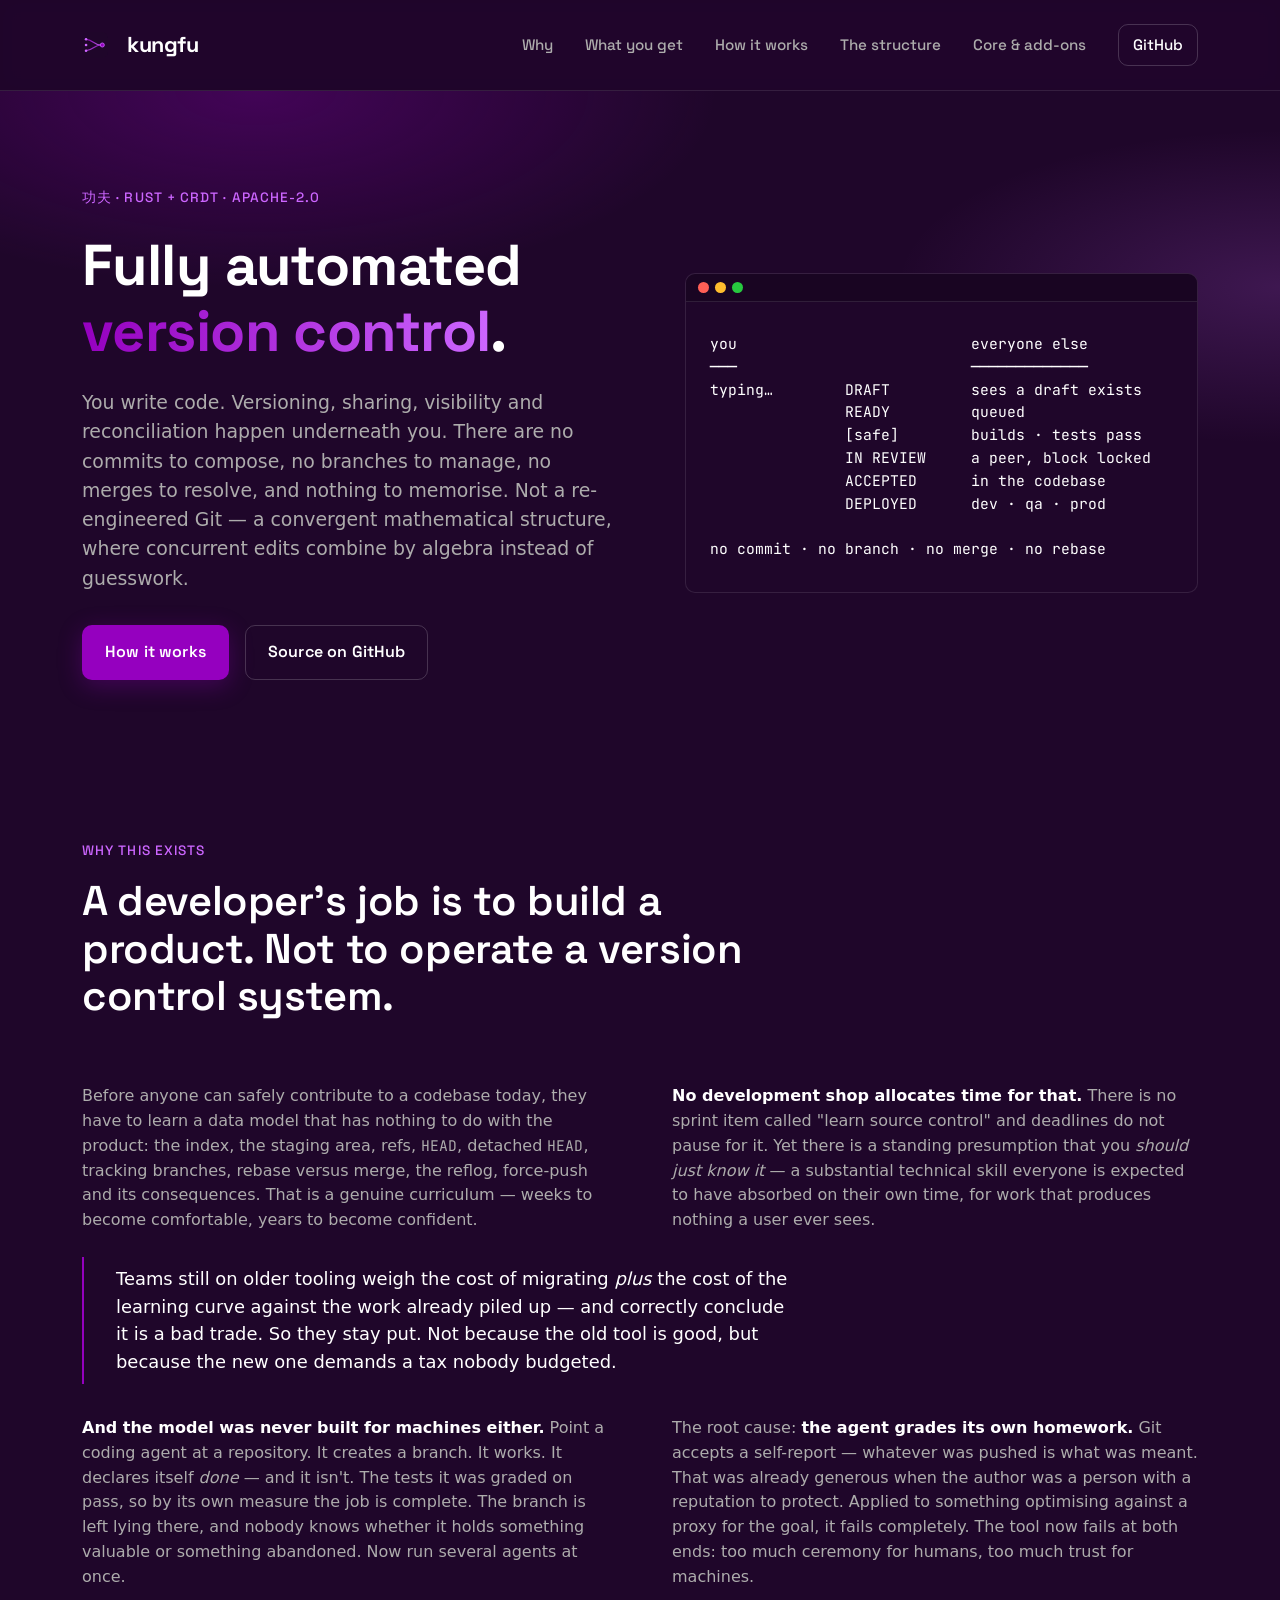
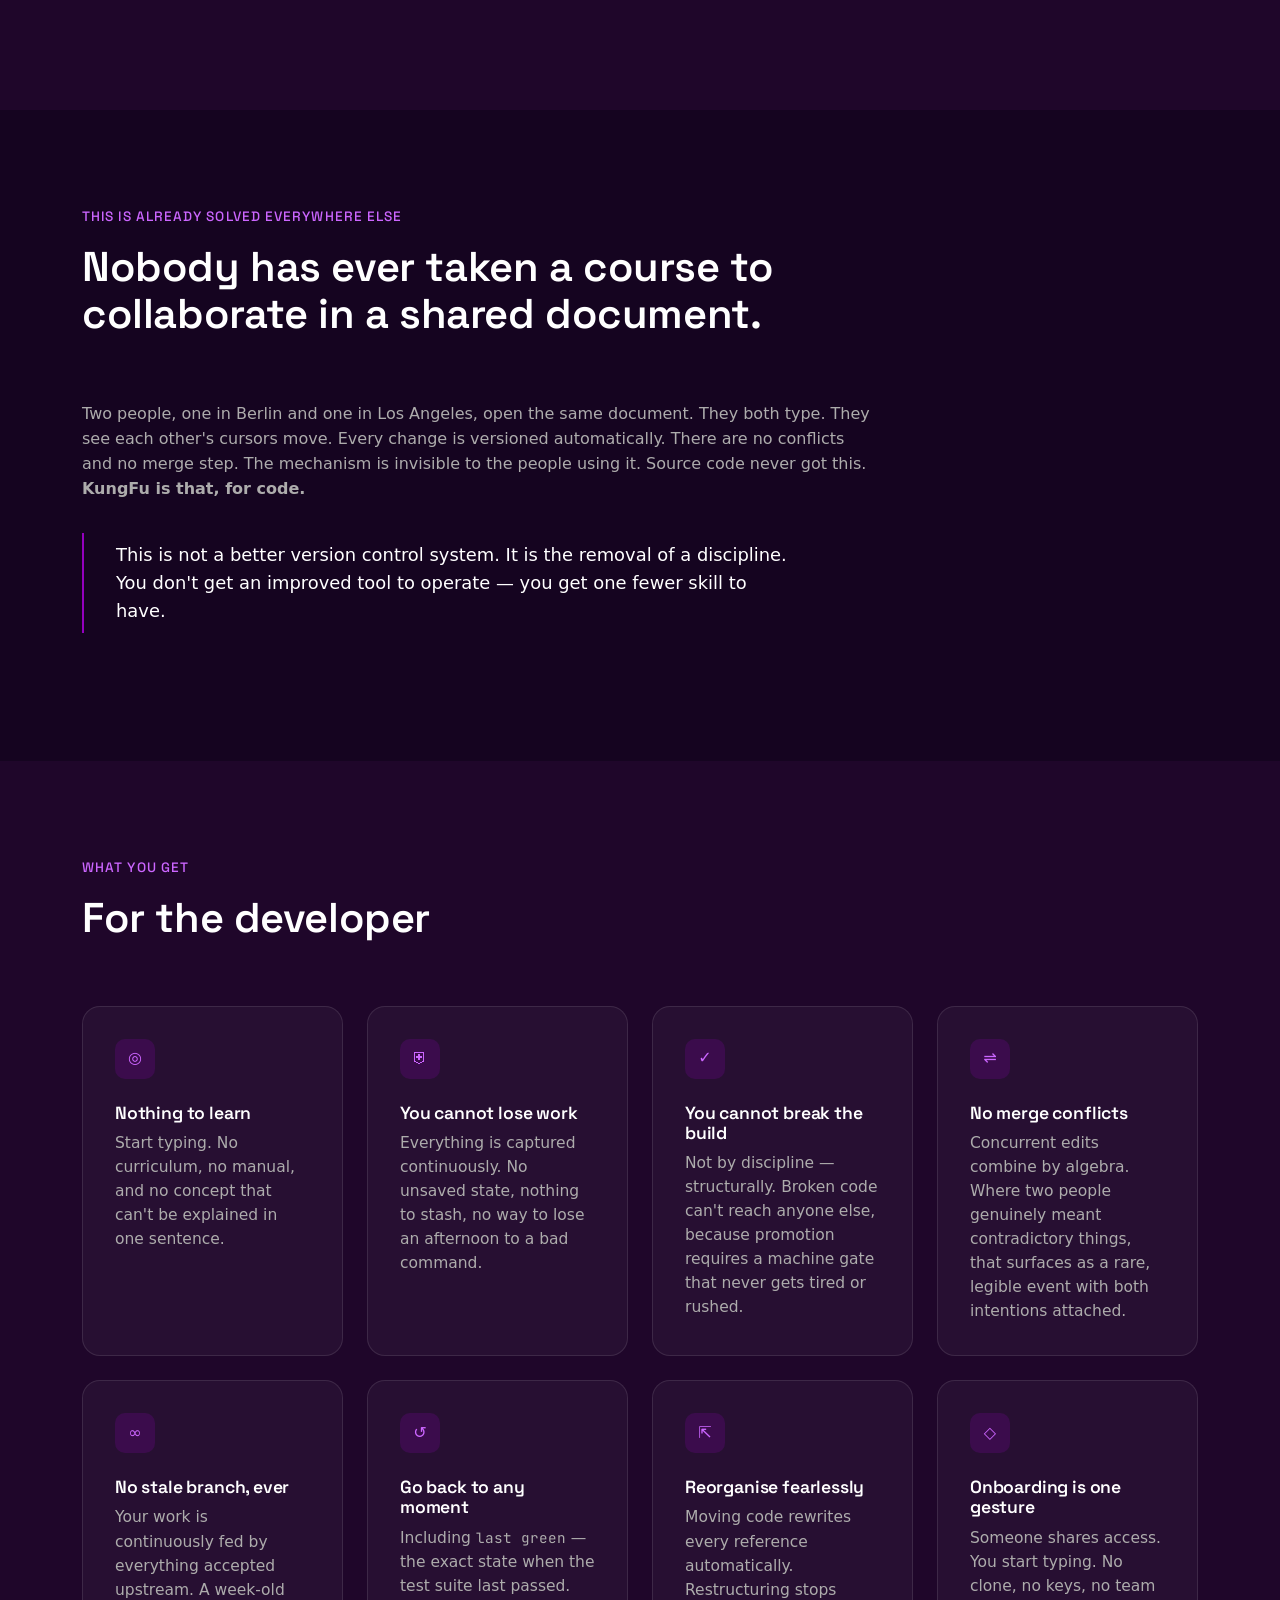
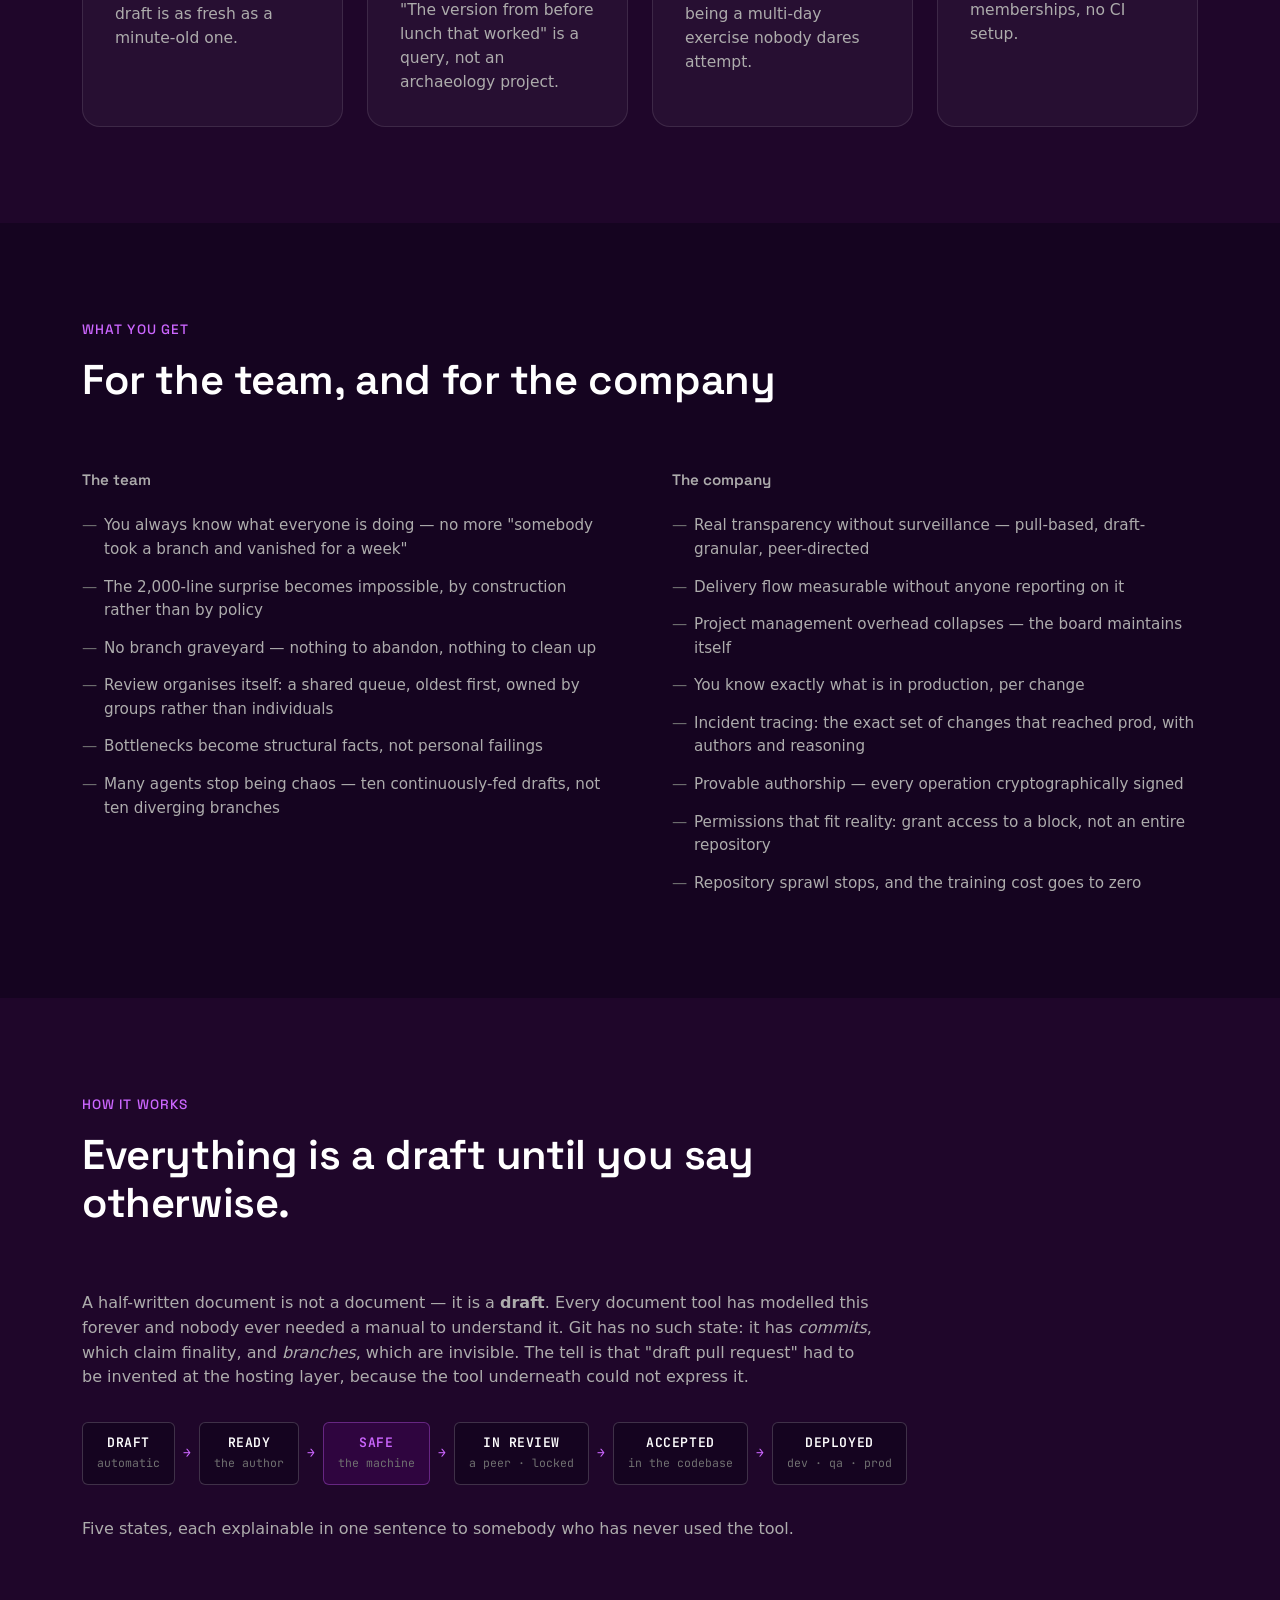
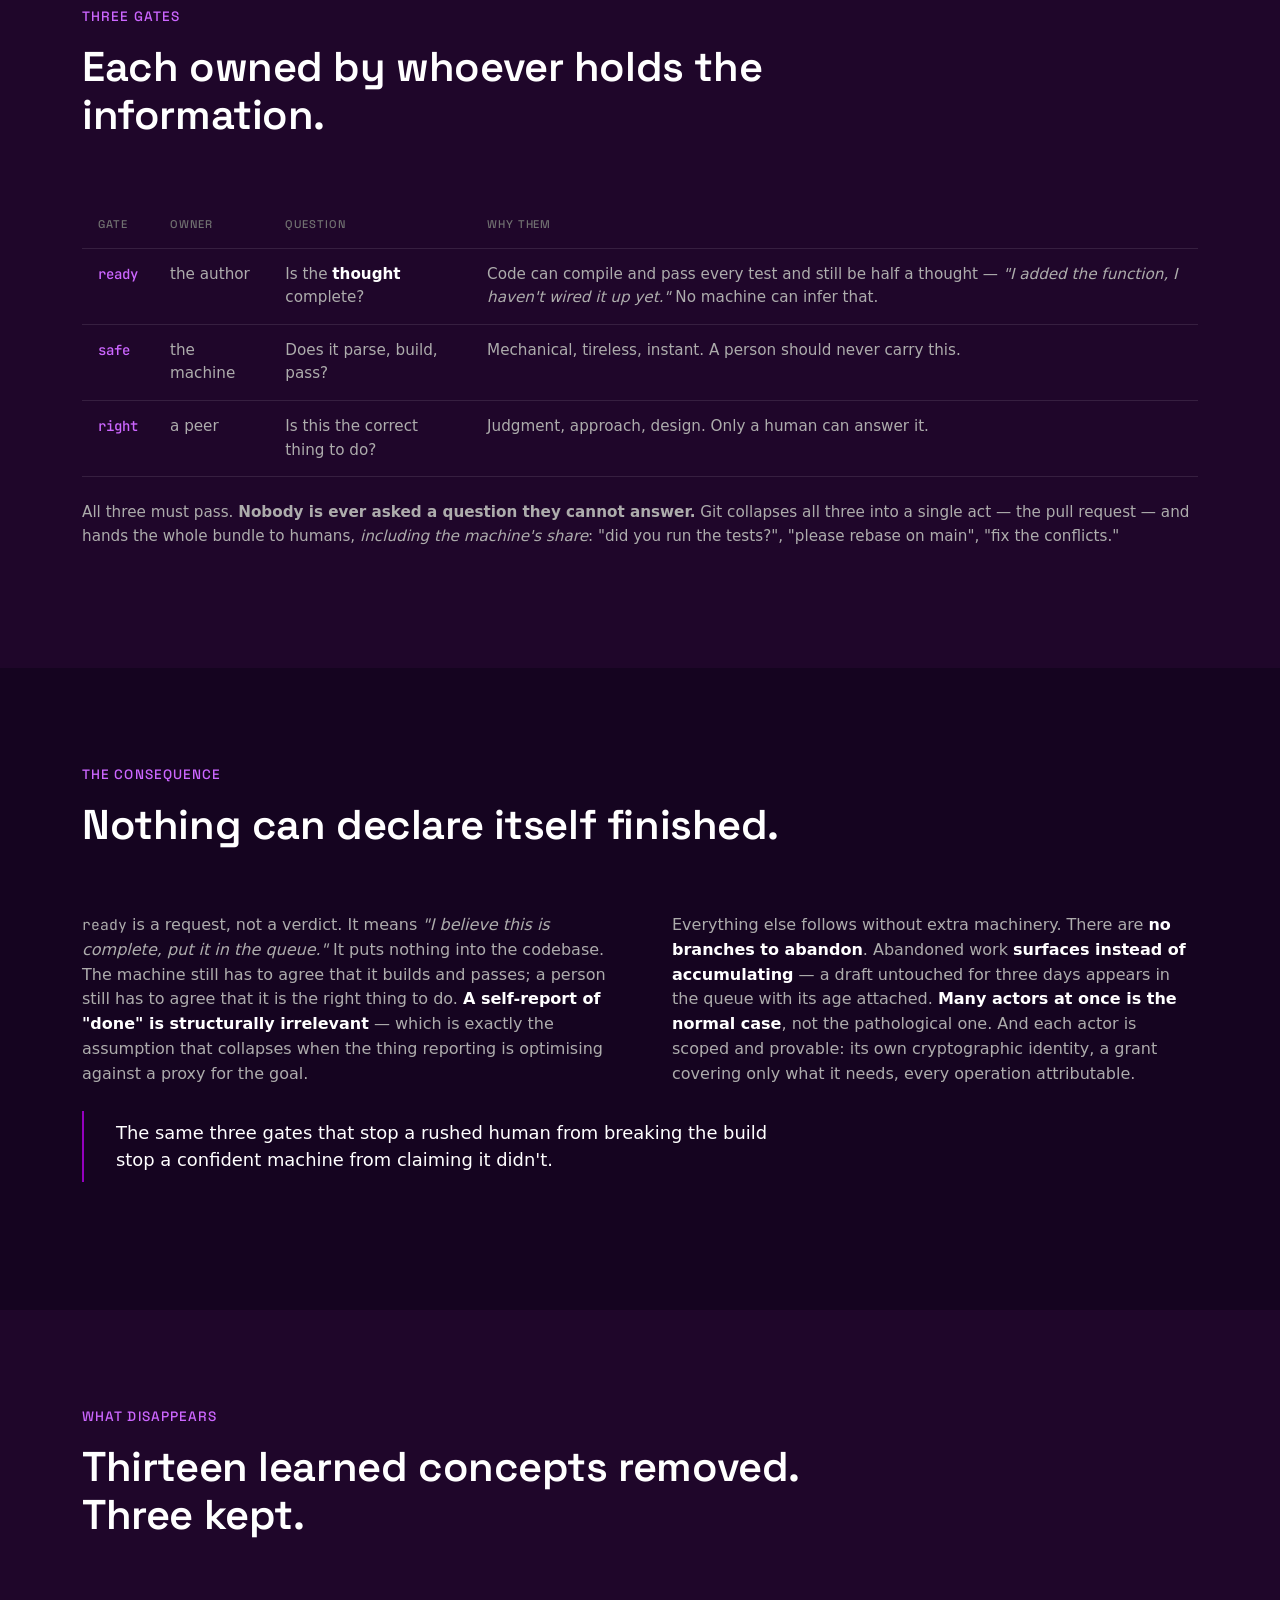
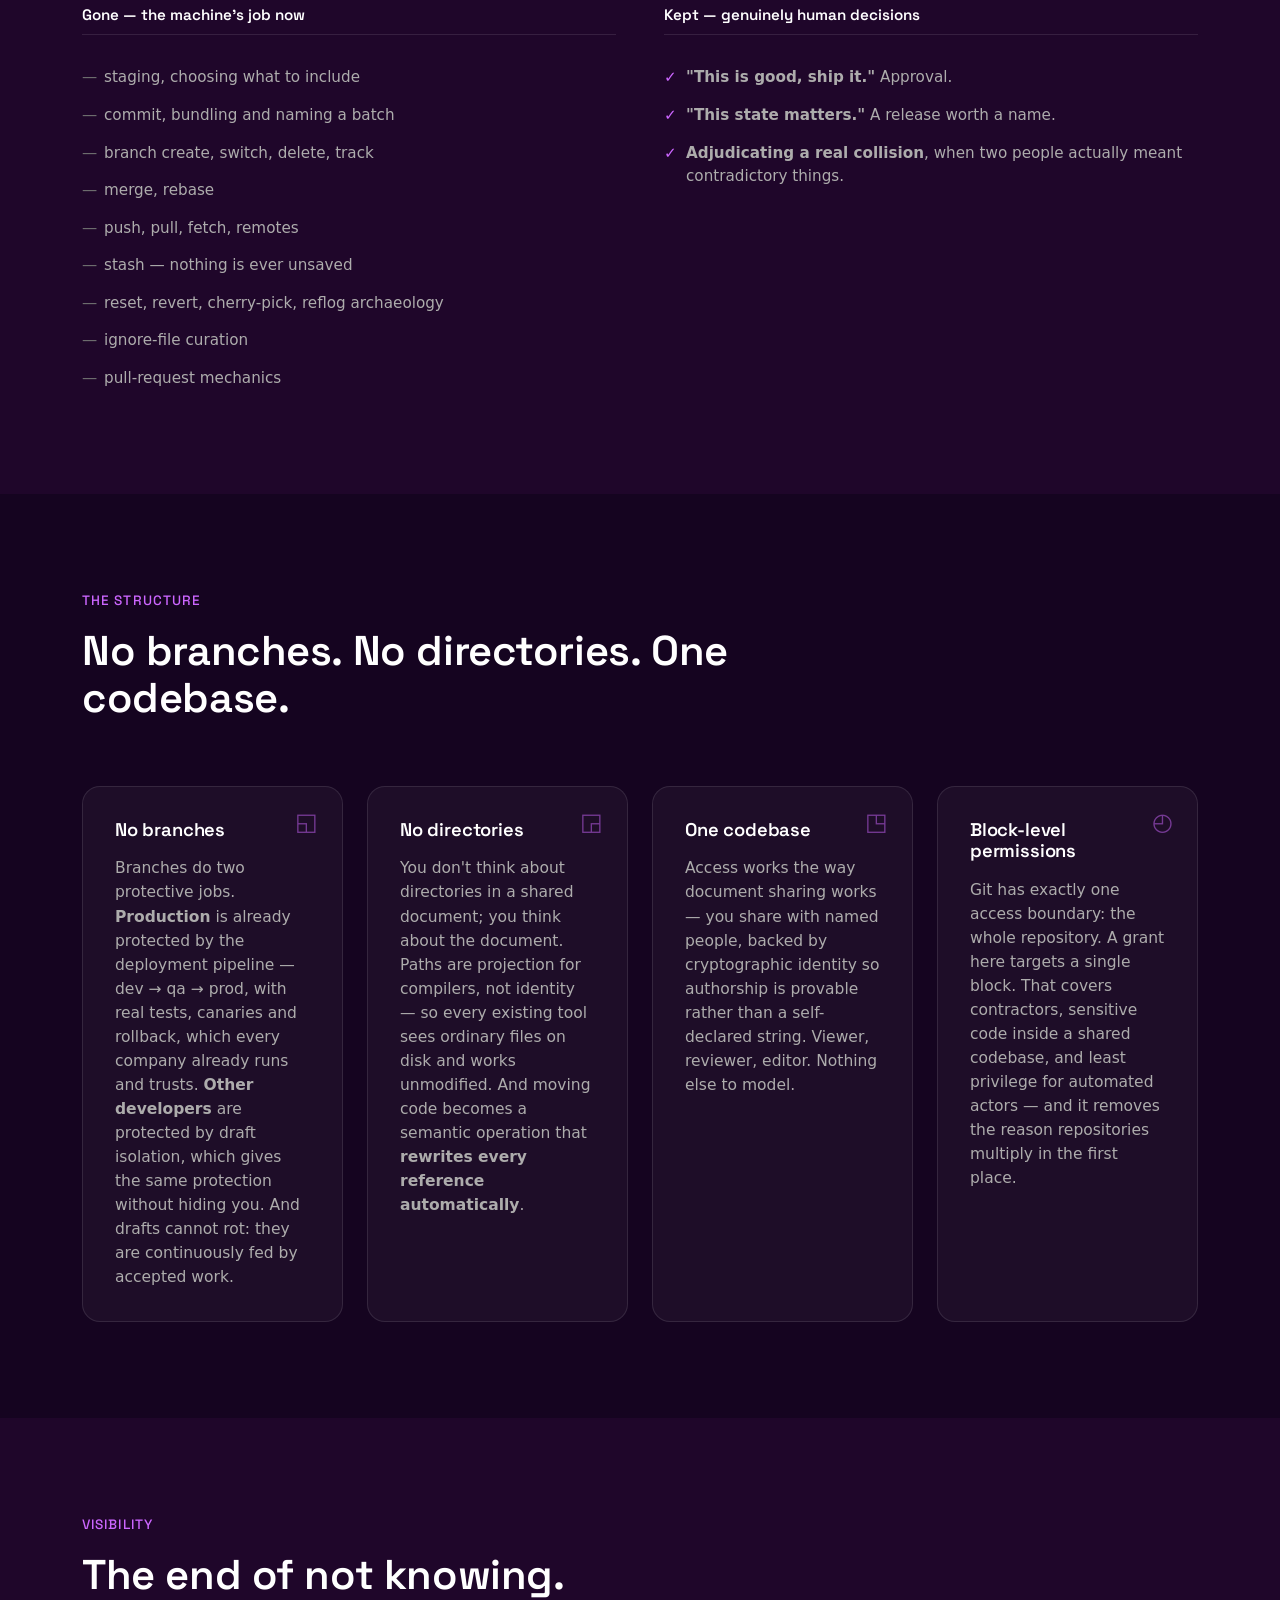
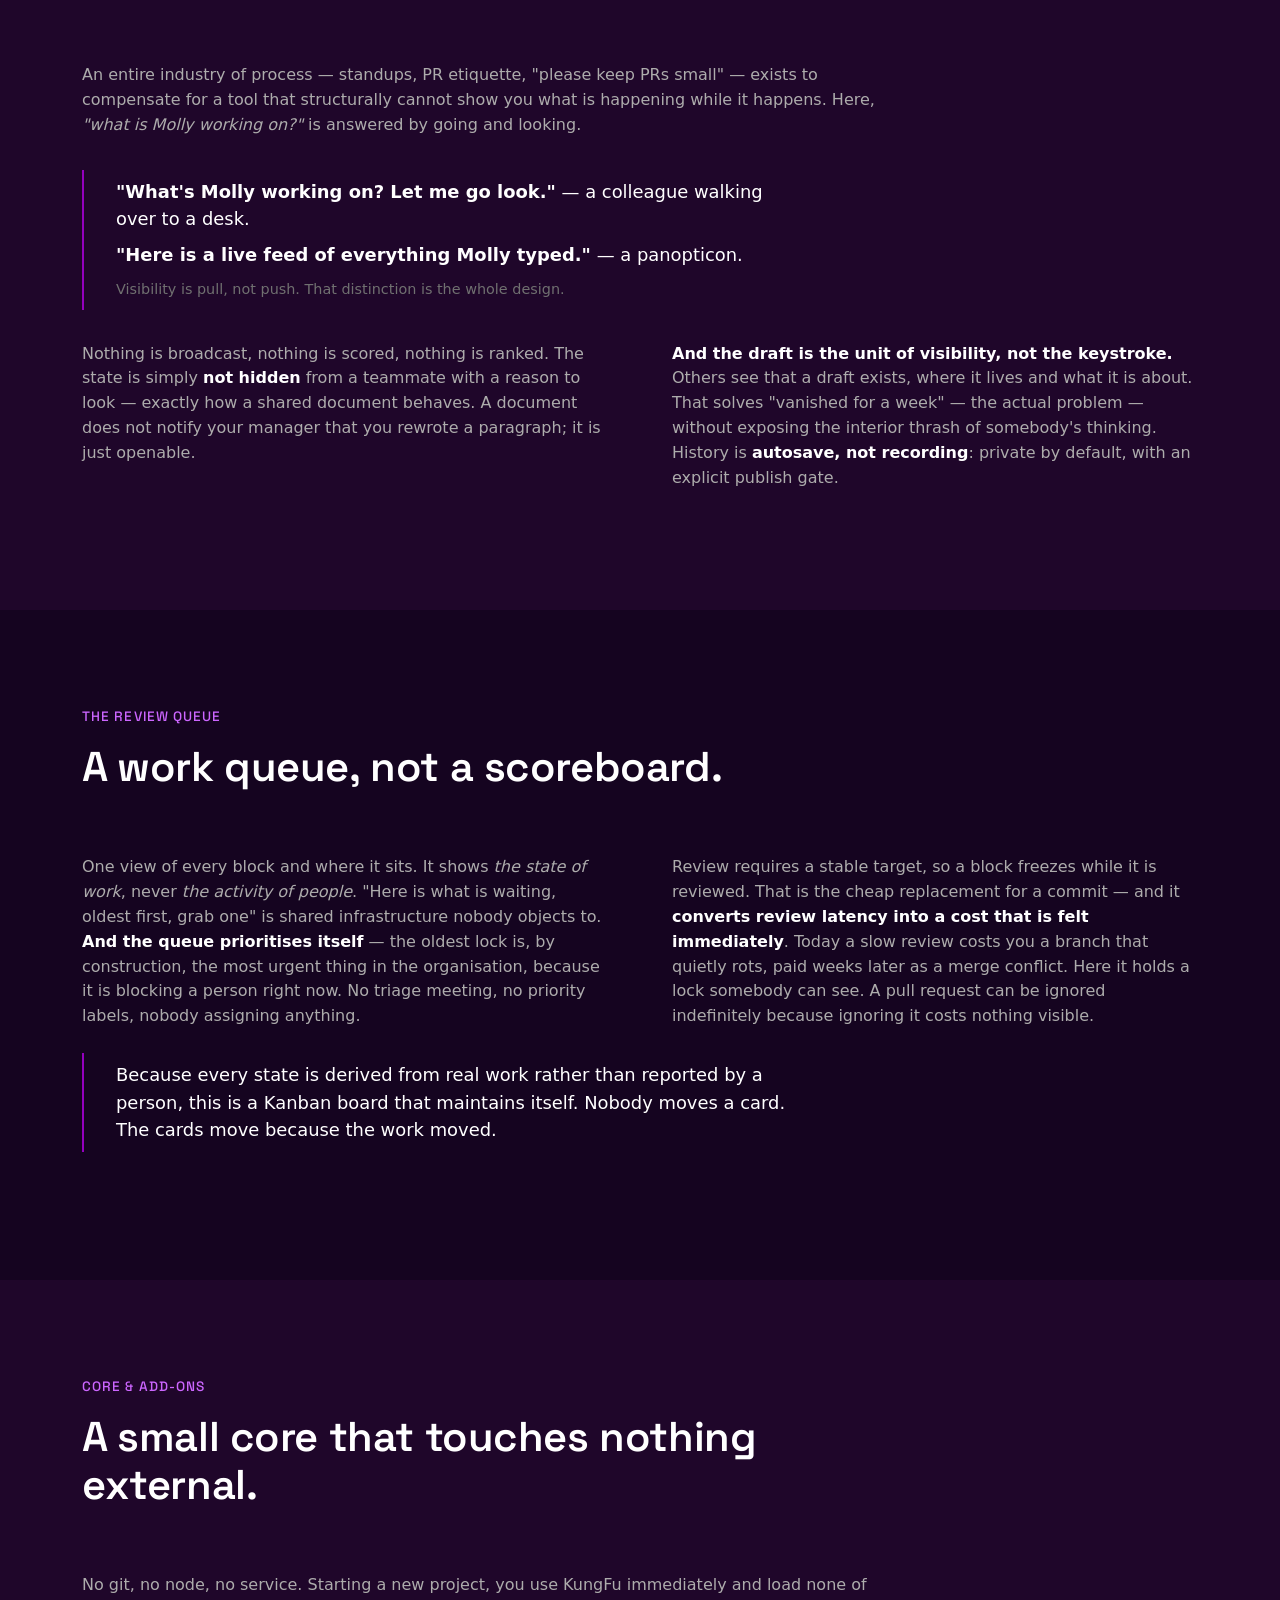
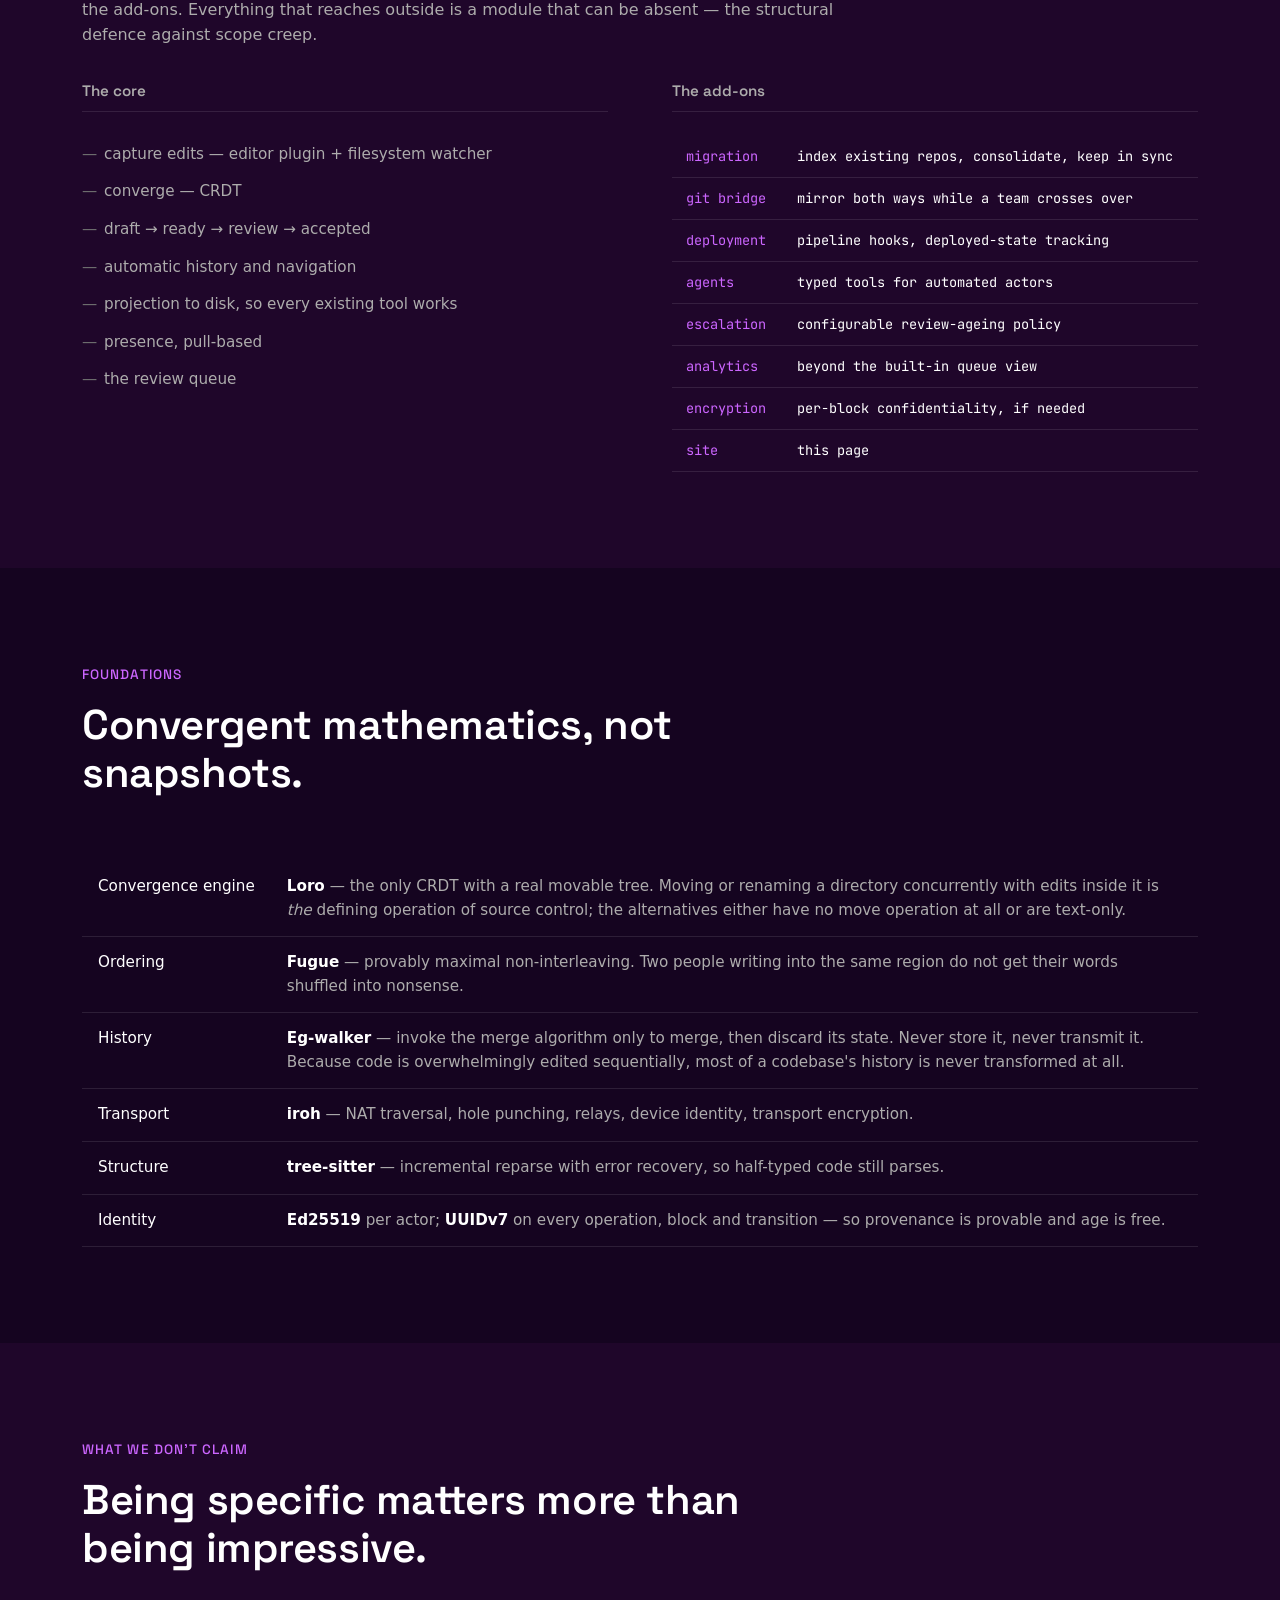
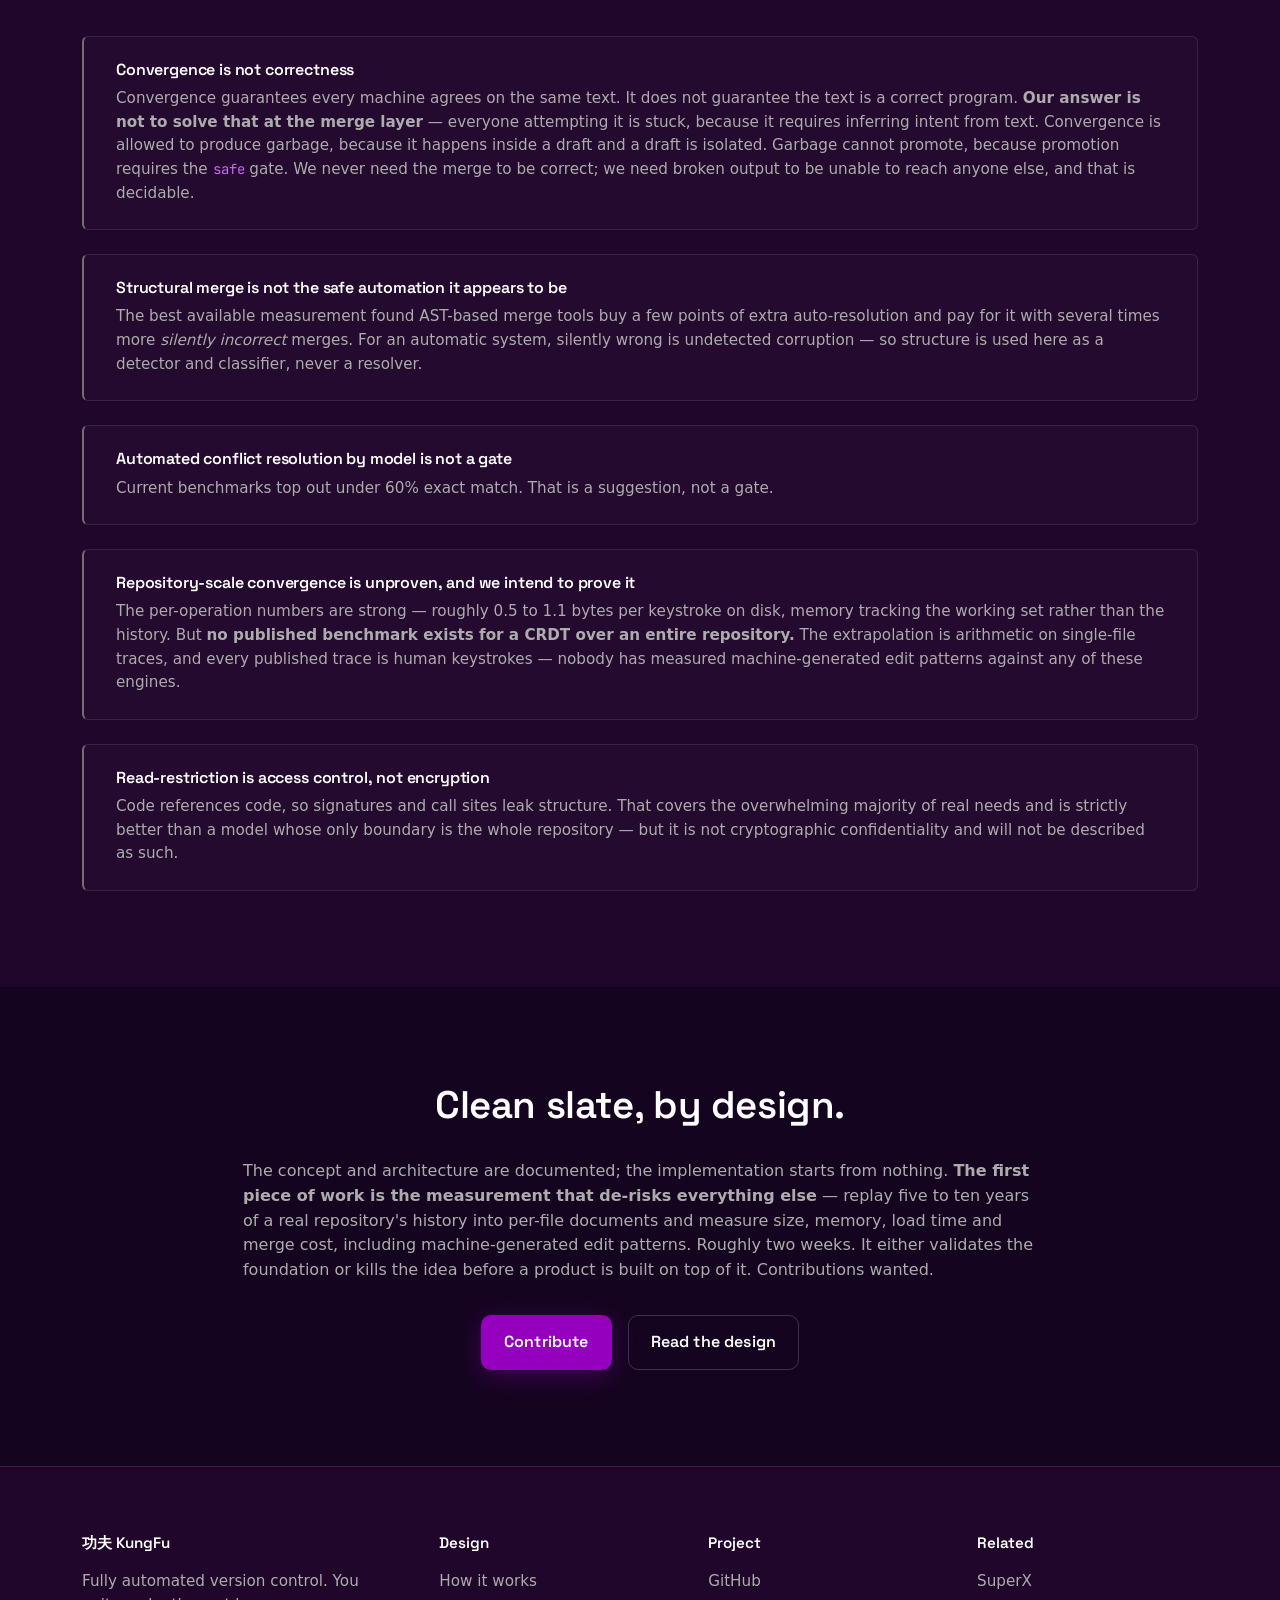
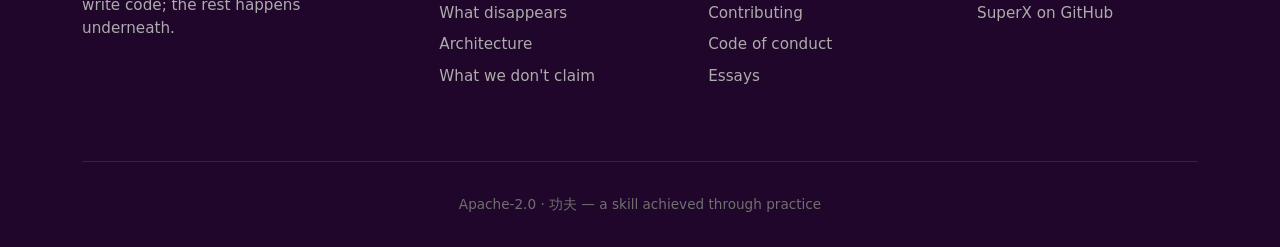
==== site/index.html @ 150ec072 "feat(site): add the project page as a module Static HTML and CSS in site/ — no build step, no depend" ====
<!doctype html>
<html lang="en">
  <head>
    <meta charset="utf-8" />
    <meta name="viewport" content="width=device-width, initial-scale=1" />
    <title>KungFu — fully automated version control</title>
    <meta name="description" content="You write code. Versioning, sharing, visibility and reconciliation happen underneath you. No commits to compose, no branches to manage, no merges to resolve, and nothing to memorise. A convergent mathematical structure, not snapshots." />
    <link rel="icon" type="image/svg+xml" href="logo.svg" />
    <link rel="preconnect" href="https://fonts.googleapis.com" />
    <link rel="preconnect" href="https://fonts.gstatic.com" crossorigin />
    <link href="https://fonts.googleapis.com/css2?family=Space+Grotesk:wght@400;500;600;700&family=JetBrains+Mono:wght@400;500;600&display=swap" rel="stylesheet" />
    <link rel="stylesheet" href="style.css" />
  </head>
  <body>
    <header class="site-header">
      <div class="container header__inner">
        <a class="wordmark" href="#top"><img src="logo.svg" alt="" width="26" height="26" style="border-radius:6px;vertical-align:middle;margin-right:9px" /><span class="wordmark__text">kungfu</span></a>
        <nav class="site-nav">
          <a href="#why">Why</a>
          <a href="#benefits">What you get</a>
          <a href="#how">How it works</a>
          <a href="#structure">The structure</a>
          <a href="#core">Core &amp; add-ons</a>
          <a class="ghost" href="https://github.com/k8nstantin/kungfu">GitHub</a>
        </nav>
      </div>
    </header>

    <section class="hero" id="top">
      <div class="container hero__grid">
        <div class="hero__content">
          <p class="eyebrow">功夫 · Rust + CRDT · Apache-2.0</p>
          <h1 class="hero__title">Fully automated <span class="grad">version control</span>.</h1>
          <p class="hero__subtitle">
            You write code. Versioning, sharing, visibility and
            reconciliation happen underneath you. There are no commits to
            compose, no branches to manage, no merges to resolve, and
            nothing to memorise. Not a re-engineered Git — a convergent
            mathematical structure, where concurrent edits combine by
            algebra instead of guesswork.
          </p>
          <div class="button-group">
            <a class="btn btn-primary" href="#how">How it works</a>
            <a class="btn btn-secondary" href="https://github.com/k8nstantin/kungfu">Source on GitHub</a>
          </div>
        </div>
        <div class="hero__terminal">
          <div class="terminal">
            <div class="terminal__chrome">
              <span class="dot dot--r"></span><span class="dot dot--y"></span><span class="dot dot--g"></span>
            </div>
            <div class="terminal__body"><pre>you                          everyone else
───                          ─────────────
typing…        DRAFT         sees a draft exists
               READY         queued
               [safe]        builds · tests pass
               IN REVIEW     a peer, block locked
               ACCEPTED      in the codebase
               DEPLOYED      dev · qa · prod

no commit · no branch · no merge · no rebase</pre></div>
          </div>
        </div>
      </div>
    </section>

    <section class="block" id="why">
      <div class="container">
        <div class="block__head">
          <p class="kicker">Why this exists</p>
          <h2>A developer's job is to build a product. Not to operate a version control system.</h2>
        </div>
        <div class="two-col">
          <p>
            Before anyone can safely contribute to a codebase today, they
            have to learn a data model that has nothing to do with the
            product: the index, the staging area, refs, <code>HEAD</code>,
            detached <code>HEAD</code>, tracking branches, rebase versus
            merge, the reflog, force-push and its consequences. That is a
            genuine curriculum — weeks to become comfortable, years to
            become confident.
          </p>
          <p>
            <strong>No development shop allocates time for that.</strong>
            There is no sprint item called "learn source control" and
            deadlines do not pause for it. Yet there is a standing
            presumption that you <em>should just know it</em> — a
            substantial technical skill everyone is expected to have
            absorbed on their own time, for work that produces nothing a
            user ever sees.
          </p>
        </div>
        <div class="quote">
          <p>Teams still on older tooling weigh the cost of migrating <em>plus</em> the cost of the learning curve against the work already piled up — and correctly conclude it is a bad trade. So they stay put. Not because the old tool is good, but because the new one demands a tax nobody budgeted.</p>
        </div>
        <div class="two-col">
          <p>
            <strong>And the model was never built for machines either.</strong>
            Point a coding agent at a repository. It creates a branch. It
            works. It declares itself <em>done</em> — and it isn't. The
            tests it was graded on pass, so by its own measure the job is
            complete. The branch is left lying there, and nobody knows
            whether it holds something valuable or something abandoned.
            Now run several agents at once.
          </p>
          <p>
            The root cause: <strong>the agent grades its own homework.</strong>
            Git accepts a self-report — whatever was pushed is what was
            meant. That was already generous when the author was a person
            with a reputation to protect. Applied to something optimising
            against a proxy for the goal, it fails completely. The tool now
            fails at both ends: too much ceremony for humans, too much
            trust for machines.
          </p>
        </div>
      </div>
    </section>

    <section class="block alt">
      <div class="container">
        <div class="block__head">
          <p class="kicker">This is already solved everywhere else</p>
          <h2>Nobody has ever taken a course to collaborate in a shared document.</h2>
        </div>
        <p class="shot__lead">
          Two people, one in Berlin and one in Los Angeles, open the same
          document. They both type. They see each other's cursors move.
          Every change is versioned automatically. There are no conflicts
          and no merge step. The mechanism is invisible to the people using
          it. Source code never got this. <strong>KungFu is that, for
          code.</strong>
        </p>
        <div class="quote">
          <p>This is not a better version control system. It is the removal of a discipline. You don't get an improved tool to operate — you get one fewer skill to have.</p>
        </div>
      </div>
    </section>

    <section class="block" id="benefits">
      <div class="container">
        <div class="block__head">
          <p class="kicker">What you get</p>
          <h2>For the developer</h2>
        </div>
        <div class="features-grid">
          <div class="feature">
            <div class="feature__icon">◎</div>
            <h3>Nothing to learn</h3>
            <p>Start typing. No curriculum, no manual, and no concept that can't be explained in one sentence.</p>
          </div>
          <div class="feature">
            <div class="feature__icon">⛨</div>
            <h3>You cannot lose work</h3>
            <p>Everything is captured continuously. No unsaved state, nothing to stash, no way to lose an afternoon to a bad command.</p>
          </div>
          <div class="feature">
            <div class="feature__icon">✓</div>
            <h3>You cannot break the build</h3>
            <p>Not by discipline — structurally. Broken code can't reach anyone else, because promotion requires a machine gate that never gets tired or rushed.</p>
          </div>
          <div class="feature">
            <div class="feature__icon">⇌</div>
            <h3>No merge conflicts</h3>
            <p>Concurrent edits combine by algebra. Where two people genuinely meant contradictory things, that surfaces as a rare, legible event with both intentions attached.</p>
          </div>
          <div class="feature">
            <div class="feature__icon">∞</div>
            <h3>No stale branch, ever</h3>
            <p>Your work is continuously fed by everything accepted upstream. A week-old draft is as fresh as a minute-old one.</p>
          </div>
          <div class="feature">
            <div class="feature__icon">↺</div>
            <h3>Go back to any moment</h3>
            <p>Including <code>last green</code> — the exact state when the test suite last passed. "The version from before lunch that worked" is a query, not an archaeology project.</p>
          </div>
          <div class="feature">
            <div class="feature__icon">⇱</div>
            <h3>Reorganise fearlessly</h3>
            <p>Moving code rewrites every reference automatically. Restructuring stops being a multi-day exercise nobody dares attempt.</p>
          </div>
          <div class="feature">
            <div class="feature__icon">◇</div>
            <h3>Onboarding is one gesture</h3>
            <p>Someone shares access. You start typing. No clone, no keys, no team memberships, no CI setup.</p>
          </div>
        </div>
      </div>
    </section>

    <section class="block alt">
      <div class="container">
        <div class="block__head">
          <p class="kicker">What you get</p>
          <h2>For the team, and for the company</h2>
        </div>
        <div class="two-col">
          <div>
            <p class="footer__head">The team</p>
            <div class="ledger">
              <ul>
                <li>You always know what everyone is doing — no more "somebody took a branch and vanished for a week"</li>
                <li>The 2,000-line surprise becomes impossible, by construction rather than by policy</li>
                <li>No branch graveyard — nothing to abandon, nothing to clean up</li>
                <li>Review organises itself: a shared queue, oldest first, owned by groups rather than individuals</li>
                <li>Bottlenecks become structural facts, not personal failings</li>
                <li>Many agents stop being chaos — ten continuously-fed drafts, not ten diverging branches</li>
              </ul>
            </div>
          </div>
          <div>
            <p class="footer__head">The company</p>
            <div class="ledger">
              <ul>
                <li>Real transparency without surveillance — pull-based, draft-granular, peer-directed</li>
                <li>Delivery flow measurable without anyone reporting on it</li>
                <li>Project management overhead collapses — the board maintains itself</li>
                <li>You know exactly what is in production, per change</li>
                <li>Incident tracing: the exact set of changes that reached prod, with authors and reasoning</li>
                <li>Provable authorship — every operation cryptographically signed</li>
                <li>Permissions that fit reality: grant access to a block, not an entire repository</li>
                <li>Repository sprawl stops, and the training cost goes to zero</li>
              </ul>
            </div>
          </div>
        </div>
      </div>
    </section>

    <section class="block" id="how">
      <div class="container">
        <div class="block__head">
          <p class="kicker">How it works</p>
          <h2>Everything is a draft until you say otherwise.</h2>
        </div>
        <p class="shot__lead">
          A half-written document is not a document — it is a
          <strong>draft</strong>. Every document tool has modelled this
          forever and nobody ever needed a manual to understand it. Git has
          no such state: it has <em>commits</em>, which claim finality, and
          <em>branches</em>, which are invisible. The tell is that "draft
          pull request" had to be invented at the hosting layer, because the
          tool underneath could not express it.
        </p>
        <div class="flow">
          <div class="flow__state"><b>DRAFT</b><span>automatic</span></div>
          <span class="flow__arrow">→</span>
          <div class="flow__state"><b>READY</b><span>the author</span></div>
          <span class="flow__arrow">→</span>
          <div class="flow__state flow__state--gate"><b>SAFE</b><span>the machine</span></div>
          <span class="flow__arrow">→</span>
          <div class="flow__state"><b>IN REVIEW</b><span>a peer · locked</span></div>
          <span class="flow__arrow">→</span>
          <div class="flow__state"><b>ACCEPTED</b><span>in the codebase</span></div>
          <span class="flow__arrow">→</span>
          <div class="flow__state"><b>DEPLOYED</b><span>dev · qa · prod</span></div>
        </div>
        <p class="shot__lead">
          Five states, each explainable in one sentence to somebody who has
          never used the tool.
        </p>

        <div class="block__head" style="margin-top:64px">
          <p class="kicker">Three gates</p>
          <h2>Each owned by whoever holds the information.</h2>
        </div>
        <table class="grid-table">
          <thead>
            <tr><th>Gate</th><th>Owner</th><th>Question</th><th>Why them</th></tr>
          </thead>
          <tbody>
            <tr>
              <td><code>ready</code></td>
              <td>the author</td>
              <td>Is the <strong>thought</strong> complete?</td>
              <td>Code can compile and pass every test and still be half a thought — <em>"I added the function, I haven't wired it up yet."</em> No machine can infer that.</td>
            </tr>
            <tr>
              <td><code>safe</code></td>
              <td>the machine</td>
              <td>Does it parse, build, pass?</td>
              <td>Mechanical, tireless, instant. A person should never carry this.</td>
            </tr>
            <tr>
              <td><code>right</code></td>
              <td>a peer</td>
              <td>Is this the correct thing to do?</td>
              <td>Judgment, approach, design. Only a human can answer it.</td>
            </tr>
          </tbody>
        </table>
        <p class="footnote" style="margin-top:24px">
          All three must pass. <strong>Nobody is ever asked a question they cannot answer.</strong>
          Git collapses all three into a single act — the pull request — and hands the whole bundle
          to humans, <em>including the machine's share</em>: "did you run the tests?", "please rebase
          on main", "fix the conflicts."
        </p>
      </div>
    </section>

    <section class="block alt">
      <div class="container">
        <div class="block__head">
          <p class="kicker">The consequence</p>
          <h2>Nothing can declare itself finished.</h2>
        </div>
        <div class="two-col">
          <p>
            <code>ready</code> is a request, not a verdict. It means
            <em>"I believe this is complete, put it in the queue."</em> It
            puts nothing into the codebase. The machine still has to agree
            that it builds and passes; a person still has to agree that it
            is the right thing to do. <strong>A self-report of "done" is
            structurally irrelevant</strong> — which is exactly the
            assumption that collapses when the thing reporting is optimising
            against a proxy for the goal.
          </p>
          <p>
            Everything else follows without extra machinery. There are
            <strong>no branches to abandon</strong>. Abandoned work
            <strong>surfaces instead of accumulating</strong> — a draft
            untouched for three days appears in the queue with its age
            attached. <strong>Many actors at once is the normal case</strong>,
            not the pathological one. And each actor is scoped and provable:
            its own cryptographic identity, a grant covering only what it
            needs, every operation attributable.
          </p>
        </div>
        <div class="quote">
          <p>The same three gates that stop a rushed human from breaking the build stop a confident machine from claiming it didn't.</p>
        </div>
      </div>
    </section>

    <section class="block" id="structure">
      <div class="container">
        <div class="block__head">
          <p class="kicker">What disappears</p>
          <h2>Thirteen learned concepts removed. Three kept.</h2>
        </div>
        <div class="ledger-pair">
          <div class="ledger">
            <p class="ledger__head">Gone — the machine's job now</p>
            <ul>
              <li>staging, choosing what to include</li>
              <li>commit, bundling and naming a batch</li>
              <li>branch create, switch, delete, track</li>
              <li>merge, rebase</li>
              <li>push, pull, fetch, remotes</li>
              <li>stash — nothing is ever unsaved</li>
              <li>reset, revert, cherry-pick, reflog archaeology</li>
              <li>ignore-file curation</li>
              <li>pull-request mechanics</li>
            </ul>
          </div>
          <div class="ledger">
            <p class="ledger__head">Kept — genuinely human decisions</p>
            <ul class="ledger--kept">
              <li><strong>"This is good, ship it."</strong> Approval.</li>
              <li><strong>"This state matters."</strong> A release worth a name.</li>
              <li><strong>Adjudicating a real collision</strong>, when two people actually meant contradictory things.</li>
            </ul>
          </div>
        </div>
      </div>
    </section>

    <section class="block alt">
      <div class="container">
        <div class="block__head">
          <p class="kicker">The structure</p>
          <h2>No branches. No directories. One codebase.</h2>
        </div>
        <div class="layers">
          <div class="layer">
            <div class="layer__id">◱</div>
            <h3>No branches</h3>
            <p>Branches do two protective jobs. <strong>Production</strong> is already protected by the deployment pipeline — dev → qa → prod, with real tests, canaries and rollback, which every company already runs and trusts. <strong>Other developers</strong> are protected by draft isolation, which gives the same protection without hiding you. And drafts cannot rot: they are continuously fed by accepted work.</p>
          </div>
          <div class="layer">
            <div class="layer__id">◲</div>
            <h3>No directories</h3>
            <p>You don't think about directories in a shared document; you think about the document. Paths are projection for compilers, not identity — so every existing tool sees ordinary files on disk and works unmodified. And moving code becomes a semantic operation that <strong>rewrites every reference automatically</strong>.</p>
          </div>
          <div class="layer">
            <div class="layer__id">◳</div>
            <h3>One codebase</h3>
            <p>Access works the way document sharing works — you share with named people, backed by cryptographic identity so authorship is provable rather than a self-declared string. Viewer, reviewer, editor. Nothing else to model.</p>
          </div>
          <div class="layer">
            <div class="layer__id">◴</div>
            <h3>Block-level permissions</h3>
            <p>Git has exactly one access boundary: the whole repository. A grant here targets a single block. That covers contractors, sensitive code inside a shared codebase, and least privilege for automated actors — and it removes the reason repositories multiply in the first place.</p>
          </div>
        </div>
      </div>
    </section>

    <section class="block">
      <div class="container">
        <div class="block__head">
          <p class="kicker">Visibility</p>
          <h2>The end of not knowing.</h2>
        </div>
        <p class="shot__lead">
          An entire industry of process — standups, PR etiquette, "please
          keep PRs small" — exists to compensate for a tool that
          structurally cannot show you what is happening while it happens.
          Here, <em>"what is Molly working on?"</em> is answered by going
          and looking.
        </p>
        <div class="quote">
          <p><strong>"What's Molly working on? Let me go look."</strong> — a colleague walking over to a desk.</p>
          <p><strong>"Here is a live feed of everything Molly typed."</strong> — a panopticon.</p>
          <cite>Visibility is pull, not push. That distinction is the whole design.</cite>
        </div>
        <div class="two-col">
          <p>
            Nothing is broadcast, nothing is scored, nothing is ranked. The
            state is simply <strong>not hidden</strong> from a teammate with
            a reason to look — exactly how a shared document behaves. A
            document does not notify your manager that you rewrote a
            paragraph; it is just openable.
          </p>
          <p>
            <strong>And the draft is the unit of visibility, not the
            keystroke.</strong> Others see that a draft exists, where it
            lives and what it is about. That solves "vanished for a week" —
            the actual problem — without exposing the interior thrash of
            somebody's thinking. History is <strong>autosave, not
            recording</strong>: private by default, with an explicit publish
            gate.
          </p>
        </div>
      </div>
    </section>

    <section class="block alt">
      <div class="container">
        <div class="block__head">
          <p class="kicker">The review queue</p>
          <h2>A work queue, not a scoreboard.</h2>
        </div>
        <div class="two-col">
          <p>
            One view of every block and where it sits. It shows <em>the
            state of work</em>, never <em>the activity of people</em>.
            "Here is what is waiting, oldest first, grab one" is shared
            infrastructure nobody objects to.
            <strong>And the queue prioritises itself</strong> — the oldest
            lock is, by construction, the most urgent thing in the
            organisation, because it is blocking a person right now. No
            triage meeting, no priority labels, nobody assigning anything.
          </p>
          <p>
            Review requires a stable target, so a block freezes while it is
            reviewed. That is the cheap replacement for a commit — and it
            <strong>converts review latency into a cost that is felt
            immediately</strong>. Today a slow review costs you a branch that
            quietly rots, paid weeks later as a merge conflict. Here it holds
            a lock somebody can see. A pull request can be ignored
            indefinitely because ignoring it costs nothing visible.
          </p>
        </div>
        <div class="quote">
          <p>Because every state is derived from real work rather than reported by a person, this is a Kanban board that maintains itself. Nobody moves a card. The cards move because the work moved.</p>
        </div>
      </div>
    </section>

    <section class="block" id="core">
      <div class="container">
        <div class="block__head">
          <p class="kicker">Core &amp; add-ons</p>
          <h2>A small core that touches nothing external.</h2>
        </div>
        <p class="shot__lead">
          No git, no node, no service. Starting a new project, you use
          KungFu immediately and load none of the add-ons. Everything that
          reaches outside is a module that can be absent — the structural
          defence against scope creep.
        </p>
        <div class="two-col">
          <div>
            <p class="ledger__head">The core</p>
            <div class="ledger">
              <ul>
                <li>capture edits — editor plugin + filesystem watcher</li>
                <li>converge — CRDT</li>
                <li>draft → ready → review → accepted</li>
                <li>automatic history and navigation</li>
                <li>projection to disk, so every existing tool works</li>
                <li>presence, pull-based</li>
                <li>the review queue</li>
              </ul>
            </div>
          </div>
          <div>
            <p class="ledger__head">The add-ons</p>
            <table class="modules-table">
              <tr><td>migration</td><td>index existing repos, consolidate, keep in sync</td></tr>
              <tr><td>git bridge</td><td>mirror both ways while a team crosses over</td></tr>
              <tr><td>deployment</td><td>pipeline hooks, deployed-state tracking</td></tr>
              <tr><td>agents</td><td>typed tools for automated actors</td></tr>
              <tr><td>escalation</td><td>configurable review-ageing policy</td></tr>
              <tr><td>analytics</td><td>beyond the built-in queue view</td></tr>
              <tr><td>encryption</td><td>per-block confidentiality, if needed</td></tr>
              <tr><td>site</td><td>this page</td></tr>
            </table>
          </div>
        </div>
      </div>
    </section>

    <section class="block alt">
      <div class="container">
        <div class="block__head">
          <p class="kicker">Foundations</p>
          <h2>Convergent mathematics, not snapshots.</h2>
        </div>
        <table class="grid-table">
          <tbody>
            <tr><td>Convergence engine</td><td><strong>Loro</strong> — the only CRDT with a real movable tree. Moving or renaming a directory concurrently with edits inside it is <em>the</em> defining operation of source control; the alternatives either have no move operation at all or are text-only.</td></tr>
            <tr><td>Ordering</td><td><strong>Fugue</strong> — provably maximal non-interleaving. Two people writing into the same region do not get their words shuffled into nonsense.</td></tr>
            <tr><td>History</td><td><strong>Eg-walker</strong> — invoke the merge algorithm only to merge, then discard its state. Never store it, never transmit it. Because code is overwhelmingly edited sequentially, most of a codebase's history is never transformed at all.</td></tr>
            <tr><td>Transport</td><td><strong>iroh</strong> — NAT traversal, hole punching, relays, device identity, transport encryption.</td></tr>
            <tr><td>Structure</td><td><strong>tree-sitter</strong> — incremental reparse with error recovery, so half-typed code still parses.</td></tr>
            <tr><td>Identity</td><td><strong>Ed25519</strong> per actor; <strong>UUIDv7</strong> on every operation, block and transition — so provenance is provable and age is free.</td></tr>
          </tbody>
        </table>
      </div>
    </section>

    <section class="block">
      <div class="container">
        <div class="block__head">
          <p class="kicker">What we don't claim</p>
          <h2>Being specific matters more than being impressive.</h2>
        </div>
        <div class="limits">
          <div class="limit">
            <h3>Convergence is not correctness</h3>
            <p>Convergence guarantees every machine agrees on the same text. It does not guarantee the text is a correct program. <strong>Our answer is not to solve that at the merge layer</strong> — everyone attempting it is stuck, because it requires inferring intent from text. Convergence is allowed to produce garbage, because it happens inside a draft and a draft is isolated. Garbage cannot promote, because promotion requires the <code>safe</code> gate. We never need the merge to be correct; we need broken output to be unable to reach anyone else, and that is decidable.</p>
          </div>
          <div class="limit">
            <h3>Structural merge is not the safe automation it appears to be</h3>
            <p>The best available measurement found AST-based merge tools buy a few points of extra auto-resolution and pay for it with several times more <em>silently incorrect</em> merges. For an automatic system, silently wrong is undetected corruption — so structure is used here as a detector and classifier, never a resolver.</p>
          </div>
          <div class="limit">
            <h3>Automated conflict resolution by model is not a gate</h3>
            <p>Current benchmarks top out under 60% exact match. That is a suggestion, not a gate.</p>
          </div>
          <div class="limit">
            <h3>Repository-scale convergence is unproven, and we intend to prove it</h3>
            <p>The per-operation numbers are strong — roughly 0.5 to 1.1 bytes per keystroke on disk, memory tracking the working set rather than the history. But <strong>no published benchmark exists for a CRDT over an entire repository.</strong> The extrapolation is arithmetic on single-file traces, and every published trace is human keystrokes — nobody has measured machine-generated edit patterns against any of these engines.</p>
          </div>
          <div class="limit">
            <h3>Read-restriction is access control, not encryption</h3>
            <p>Code references code, so signatures and call sites leak structure. That covers the overwhelming majority of real needs and is strictly better than a model whose only boundary is the whole repository — but it is not cryptographic confidentiality and will not be described as such.</p>
          </div>
        </div>
      </div>
    </section>

    <section class="cta">
      <div class="container">
        <h2>Clean slate, by design.</h2>
        <p class="shot__lead" style="margin-left:auto;margin-right:auto;text-align:left">
          The concept and architecture are documented; the implementation
          starts from nothing. <strong>The first piece of work is the
          measurement that de-risks everything else</strong> — replay five
          to ten years of a real repository's history into per-file
          documents and measure size, memory, load time and merge cost,
          including machine-generated edit patterns. Roughly two weeks. It
          either validates the foundation or kills the idea before a product
          is built on top of it. Contributions wanted.
        </p>
        <div class="button-group">
          <a class="btn btn-primary" href="https://github.com/k8nstantin/kungfu#contributing">Contribute</a>
          <a class="btn btn-secondary" href="https://github.com/k8nstantin/kungfu">Read the design</a>
        </div>
      </div>
    </section>

    <footer class="site-footer">
      <div class="container">
        <div class="footer__cols">
          <div>
            <p class="footer__head">功夫 KungFu</p>
            <p class="footer__tag">Fully automated version control. You write code; the rest happens underneath.</p>
          </div>
          <div>
            <p class="footer__head">Design</p>
            <a href="https://github.com/k8nstantin/kungfu#how-it-works">How it works</a>
            <a href="https://github.com/k8nstantin/kungfu#what-disappears">What disappears</a>
            <a href="https://github.com/k8nstantin/kungfu#architecture">Architecture</a>
            <a href="https://github.com/k8nstantin/kungfu#what-we-dont-claim">What we don't claim</a>
          </div>
          <div>
            <p class="footer__head">Project</p>
            <a href="https://github.com/k8nstantin/kungfu">GitHub</a>
            <a href="https://github.com/k8nstantin/kungfu#contributing">Contributing</a>
            <a href="https://github.com/k8nstantin/kungfu/blob/main/CODE_OF_CONDUCT.md">Code of conduct</a>
            <a href="https://github.com/k8nstantin/kungfu/tree/main/essays">Essays</a>
          </div>
          <div>
            <p class="footer__head">Related</p>
            <a href="https://k8nstantin.github.io/superx/">SuperX</a>
            <a href="https://github.com/k8nstantin/superx">SuperX on GitHub</a>
          </div>
        </div>
        <p class="footer__legal">Apache-2.0 · 功夫 — a skill achieved through practice</p>
      </div>
    </footer>
  </body>
</html>
---- site/style.css ----
/* swindex — site stylesheet
 * Visual tokens adopted from the same palette/typography as villagesql.com
 * (per project direction). Layout authored fresh.
 */

/* -------------------------------------------------------------------------
 * Design tokens
 * ------------------------------------------------------------------------- */
:root {
  --pelican-purple: #9500BF;
  --dark-purple:    #630080;
  --bright-purple:  #B500BA;
  --medium-purple:  #9933CC;
  --light-purple:   #CC66FF;
  --midnight:       #1F062A;
  --white:          #FFFFFF;
  --gray-1:         #293636;
  --gray-2:         #707070;
  --gray-3:         #ADACAC;
  --gray-4:         #EAEAEA;

  --bg:             #1F062A;
  --bg-alt:         #150420;
  --bg-panel:       #293636;
  --bg-code:        #1F062A;
  --text:           #FFFFFF;
  --text-dim:       #ADACAC;
  --text-faint:     #707070;
  --accent:         #9500BF;
  --accent-bright:  #CC66FF;
  --border:         rgba(255, 255, 255, 0.10);
  --border-strong:  rgba(255, 255, 255, 0.18);

  --space-xs:  8px;
  --space-sm:  16px;
  --space-md:  24px;
  --space-lg:  32px;
  --space-xl:  48px;
  --space-2xl: 64px;
  --space-3xl: 96px;
  --space-4xl: 128px;

  --font-heading: 'Space Grotesk', system-ui, -apple-system, Segoe UI, sans-serif;
  --font-body:    system-ui, -apple-system, Segoe UI, Arial, sans-serif;
  --font-code:    'JetBrains Mono', 'Fira Code', ui-monospace, SFMono-Regular, Menlo, monospace;

  --radius-sm: 6px;
  --radius:    10px;
  --radius-lg: 18px;
}

/* -------------------------------------------------------------------------
 * Base
 * ------------------------------------------------------------------------- */
*, *::before, *::after { box-sizing: border-box; }

html { -webkit-text-size-adjust: 100%; scroll-behavior: smooth; }

body {
  margin: 0;
  font-family: var(--font-body);
  color: var(--text);
  background: var(--bg);
  line-height: 1.55;
  -webkit-font-smoothing: antialiased;
  -moz-osx-font-smoothing: grayscale;
}

img, svg { display: block; max-width: 100%; }

a { color: var(--accent-bright); text-decoration: none; }
a:hover { color: var(--white); }

h1, h2, h3, h4 {
  font-family: var(--font-heading);
  font-weight: 600;
  letter-spacing: -0.01em;
  line-height: 1.15;
  margin: 0 0 var(--space-md);
}

p { margin: 0 0 var(--space-md); }

code, pre {
  font-family: var(--font-code);
  font-size: 0.92em;
}

::selection { background: var(--accent); color: var(--white); }

.container {
  width: 100%;
  max-width: 1180px;
  margin: 0 auto;
  padding: 0 var(--space-lg);
}

/* -------------------------------------------------------------------------
 * Header
 * ------------------------------------------------------------------------- */
.site-header {
  position: sticky; top: 0; z-index: 50;
  background: rgba(31, 6, 42, 0.85);
  backdrop-filter: saturate(160%) blur(10px);
  border-bottom: 1px solid var(--border);
}
.header__inner {
  display: flex; align-items: center; justify-content: space-between;
  padding-top: var(--space-md); padding-bottom: var(--space-md);
}
.site-nav {
  display: flex; gap: var(--space-lg); align-items: center;
  font-family: var(--font-heading);
  font-weight: 500;
  font-size: 0.95rem;
}
.site-nav a {
  color: var(--text-dim);
  transition: color .15s ease;
}
.site-nav a:hover { color: var(--white); }
.site-nav a.ghost {
  color: var(--white);
  border: 1px solid var(--border-strong);
  padding: 8px 14px;
  border-radius: var(--radius);
}
.site-nav a.ghost:hover { border-color: var(--accent-bright); color: var(--accent-bright); }

/* Wordmark */
.wordmark {
  display: inline-flex; align-items: center; gap: 10px;
  font-family: var(--font-heading);
  font-weight: 700;
  font-size: 1.35rem;
  color: var(--white);
  letter-spacing: -0.02em;
}
.wordmark__glyph {
  width: 28px; height: 28px;
  stroke: var(--accent-bright);
  stroke-width: 1.5;
  fill: var(--midnight);
}
.wordmark__glyph circle { fill: var(--midnight); stroke: var(--accent-bright); }
.wordmark__glyph circle.hub { fill: var(--accent); stroke: var(--accent-bright); }
.wordmark__glyph line { stroke: var(--accent-bright); opacity: 0.6; }

/* -------------------------------------------------------------------------
 * Buttons
 * ------------------------------------------------------------------------- */
.button-group { display: flex; gap: var(--space-sm); flex-wrap: wrap; }

.btn {
  display: inline-flex; align-items: center; gap: 10px;
  padding: 14px 22px;
  border-radius: var(--radius);
  font-family: var(--font-heading);
  font-weight: 600;
  font-size: 1rem;
  letter-spacing: 0.01em;
  border: 1px solid transparent;
  cursor: pointer;
  transition: transform .12s ease, box-shadow .12s ease, background .12s ease, border-color .12s ease, color .12s ease;
}
.btn:hover { transform: translateY(-1px); }
.btn__icon { width: 18px; height: 18px; }

.btn-primary {
  background: var(--accent);
  color: var(--white);
  box-shadow: 0 6px 24px rgba(149, 0, 191, 0.30);
}
.btn-primary:hover {
  background: var(--bright-purple);
  color: var(--white);
  box-shadow: 0 10px 28px rgba(149, 0, 191, 0.45);
}

.btn-secondary {
  background: transparent;
  color: var(--white);
  border-color: var(--border-strong);
}
.btn-secondary:hover {
  border-color: var(--accent-bright);
  color: var(--accent-bright);
}

.btn-discord {
  background: #5865F2;
  color: var(--white);
}
.btn-discord:hover { background: #4752c4; color: var(--white); }

/* -------------------------------------------------------------------------
 * Hero
 * ------------------------------------------------------------------------- */
.hero {
  position: relative;
  padding: var(--space-3xl) 0 var(--space-2xl);
  overflow: hidden;
}
.hero::before {
  content: '';
  position: absolute; inset: 0;
  background:
    radial-gradient(60% 50% at 20% 0%, rgba(149, 0, 191, 0.30), transparent 60%),
    radial-gradient(50% 40% at 100% 30%, rgba(204, 102, 255, 0.18), transparent 60%);
  pointer-events: none;
  z-index: 0;
}
.hero__grid {
  position: relative; z-index: 1;
  display: grid;
  grid-template-columns: 1.05fr 1fr;
  gap: var(--space-2xl);
  align-items: center;
}
.hero__title {
  font-size: clamp(2.2rem, 4.6vw, 3.6rem);
  font-weight: 700;
  margin-bottom: var(--space-md);
}
.hero__subtitle {
  font-size: 1.18rem;
  color: var(--text-dim);
  max-width: 56ch;
  margin-bottom: var(--space-lg);
}

.eyebrow {
  font-family: var(--font-heading);
  font-weight: 500;
  font-size: 0.85rem;
  letter-spacing: 0.08em;
  text-transform: uppercase;
  color: var(--accent-bright);
  margin: 0 0 var(--space-md);
}

.grad {
  background: linear-gradient(90deg, var(--accent), var(--accent-bright));
  -webkit-background-clip: text;
  background-clip: text;
  color: transparent;
  white-space: nowrap;
}

/* Install option cards on the hero right side */
.install-options {
  display: flex; flex-direction: column; gap: var(--space-md);
}
.install-option {
  background: rgba(255, 255, 255, 0.03);
  border: 1px solid var(--border);
  border-radius: var(--radius-lg);
  padding: var(--space-md);
}
.install-option__head {
  display: flex; align-items: center; gap: 10px;
  font-family: var(--font-heading);
  font-weight: 600;
  color: var(--white);
  margin-bottom: var(--space-sm);
  font-size: 0.95rem;
}
.install-option__head .icon { width: 18px; height: 18px; color: var(--accent-bright); }

.terminal {
  background: var(--bg-code);
  border: 1px solid var(--border);
  border-radius: var(--radius);
  overflow: hidden;
}
.terminal__chrome {
  display: flex; align-items: center; gap: 6px;
  padding: 8px 12px;
  border-bottom: 1px solid var(--border);
  background: rgba(0, 0, 0, 0.2);
}
.dot { width: 11px; height: 11px; border-radius: 50%; display: inline-block; }
.dot--r { background: #ff5f56; }
.dot--y { background: #ffbd2e; }
.dot--g { background: #27c93f; }

.terminal__body {
  display: flex; align-items: flex-start; justify-content: space-between;
  padding: var(--space-sm) var(--space-md);
  gap: var(--space-sm);
}
.terminal__body code {
  color: #e0eaea;
  white-space: pre-wrap;
  word-break: break-word;
  flex: 1;
}
.copy-btn {
  background: transparent;
  border: 1px solid var(--border);
  color: var(--text-dim);
  width: 32px; height: 32px;
  border-radius: var(--radius-sm);
  display: inline-flex; align-items: center; justify-content: center;
  cursor: pointer;
  flex-shrink: 0;
  transition: color .12s ease, border-color .12s ease;
}
.copy-btn:hover { color: var(--white); border-color: var(--accent-bright); }
.copy-btn .icon { width: 14px; height: 14px; }
.copy-btn--copied { color: #27c93f; border-color: #27c93f; }

/* -------------------------------------------------------------------------
 * Block sections
 * ------------------------------------------------------------------------- */
.block {
  padding: var(--space-3xl) 0;
}
.block.alt { background: var(--bg-alt); }
.block__head { margin-bottom: var(--space-2xl); max-width: 760px; }
.block__head h2 {
  font-size: clamp(1.8rem, 3.4vw, 2.6rem);
}
.kicker {
  font-family: var(--font-heading);
  font-weight: 500;
  font-size: 0.85rem;
  letter-spacing: 0.08em;
  text-transform: uppercase;
  color: var(--accent-bright);
  margin: 0 0 var(--space-sm);
}

.two-col {
  display: grid;
  grid-template-columns: 1fr 1fr;
  gap: var(--space-2xl);
}
.two-col p { color: var(--text-dim); }
.two-col strong { color: var(--white); }

/* -------------------------------------------------------------------------
 * "Four layers" cards
 * ------------------------------------------------------------------------- */
.layers {
  display: grid;
  grid-template-columns: repeat(auto-fit, minmax(240px, 1fr));
  gap: var(--space-md);
}
.layer {
  background: rgba(255, 255, 255, 0.04);
  border: 1px solid var(--border);
  border-radius: var(--radius-lg);
  padding: var(--space-lg);
  position: relative;
  transition: border-color .15s ease, transform .15s ease;
}
.layer:hover { border-color: var(--accent-bright); transform: translateY(-2px); }
.layer__id {
  position: absolute; top: var(--space-sm); right: var(--space-md);
  font-family: var(--font-code);
  color: var(--accent-bright);
  font-size: 1.5rem;
  opacity: 0.5;
}
.layer h3 { margin-bottom: var(--space-sm); font-size: 1.15rem; }
.layer p { color: var(--text-dim); margin: 0; font-size: 0.97rem; }
.muted { color: var(--text-faint); font-weight: 400; }

/* -------------------------------------------------------------------------
 * Feature cards (6 in a grid)
 * ------------------------------------------------------------------------- */
.features-grid {
  display: grid;
  grid-template-columns: repeat(auto-fit, minmax(260px, 1fr));
  gap: var(--space-md);
}
.feature {
  background: rgba(255, 255, 255, 0.04);
  border: 1px solid var(--border);
  border-radius: var(--radius-lg);
  padding: var(--space-lg);
  transition: border-color .15s ease, transform .15s ease;
}
.feature:hover { border-color: var(--accent-bright); transform: translateY(-2px); }
.feature__icon {
  width: 40px; height: 40px;
  border-radius: var(--radius);
  display: inline-flex; align-items: center; justify-content: center;
  background: rgba(149, 0, 191, 0.18);
  color: var(--accent-bright);
  margin-bottom: var(--space-md);
}
.feature__icon svg { width: 22px; height: 22px; }
.feature h3 { font-size: 1.1rem; margin-bottom: var(--space-xs); }
.feature p { color: var(--text-dim); font-size: 0.97rem; margin: 0; }

/* -------------------------------------------------------------------------
 * Architecture diagram
 * ------------------------------------------------------------------------- */
.diagram pre {
  background: var(--bg-code);
  border: 1px solid var(--border);
  border-radius: var(--radius-lg);
  padding: var(--space-lg);
  overflow: auto;
  color: var(--accent-bright);
  font-size: 0.92rem;
  line-height: 1.5;
}

/* -------------------------------------------------------------------------
 * Code shell
 * ------------------------------------------------------------------------- */
.code-shell {
  background: var(--bg-code);
  border: 1px solid var(--border);
  border-radius: var(--radius-lg);
  overflow: hidden;
}
.code-shell__chrome {
  display: flex; align-items: center; gap: 6px;
  padding: 10px 14px;
  background: rgba(0, 0, 0, 0.25);
  border-bottom: 1px solid var(--border);
}
.code-shell__file {
  margin-left: 14px;
  font-family: var(--font-code);
  font-size: 0.85rem;
  color: var(--text-dim);
}
.code-shell pre {
  margin: 0;
  padding: var(--space-lg);
  overflow: auto;
  color: #e0eaea;
  font-size: 0.95rem;
  line-height: 1.65;
}
.tok-k  { color: var(--accent-bright); }
.tok-fn { color: var(--white); }
.tok-s  { color: #b6f1d1; }
.tok-c  { color: var(--text-faint); font-style: italic; }

.footnote { color: var(--text-dim); font-size: 0.95rem; margin-top: var(--space-md); }
.footnote code {
  background: rgba(255, 255, 255, 0.07);
  padding: 2px 6px;
  border-radius: 4px;
}

/* -------------------------------------------------------------------------
 * Research / credibility section
 * ------------------------------------------------------------------------- */
.research {
  display: grid;
  grid-template-columns: repeat(auto-fit, minmax(240px, 1fr));
  gap: var(--space-md);
  margin-top: var(--space-xl);
}
.paper {
  background: rgba(255, 255, 255, 0.03);
  border: 1px solid var(--border);
  border-radius: var(--radius);
  padding: var(--space-md);
}
.paper__venue {
  font-family: var(--font-code);
  font-size: 0.78rem;
  color: var(--accent-bright);
  text-transform: uppercase;
  letter-spacing: 0.06em;
  margin-bottom: 6px;
}
.paper__title { color: var(--white); font-weight: 500; }
.paper__authors { color: var(--text-faint); font-size: 0.88rem; margin-top: 4px; }

/* -------------------------------------------------------------------------
 * CTA section
 * ------------------------------------------------------------------------- */
.cta { text-align: center; padding: var(--space-3xl) 0; background: var(--bg-alt); }
.cta h2 {
  font-size: clamp(1.8rem, 3.2vw, 2.4rem);
  margin-bottom: var(--space-lg);
}
.cta .button-group { justify-content: center; }

/* -------------------------------------------------------------------------
 * Footer
 * ------------------------------------------------------------------------- */
.site-footer {
  border-top: 1px solid var(--border);
  padding: var(--space-2xl) 0 var(--space-lg);
  background: var(--midnight);
}
.footer__cols {
  display: grid;
  grid-template-columns: 1.4fr 1fr 1fr 1fr;
  gap: var(--space-xl);
  margin-bottom: var(--space-2xl);
}
.footer__head {
  font-family: var(--font-heading);
  font-weight: 600;
  font-size: 0.95rem;
  color: var(--white);
  margin-bottom: var(--space-sm);
}
.footer__cols a {
  display: block;
  color: var(--text-dim);
  margin-bottom: 8px;
  font-size: 0.95rem;
}
.footer__cols a:hover { color: var(--accent-bright); }
.footer__tag { color: var(--text-dim); margin-top: var(--space-sm); font-size: 0.95rem; }
.footer__legal {
  color: var(--text-faint);
  font-size: 0.85rem;
  text-align: center;
  border-top: 1px solid var(--border);
  padding-top: var(--space-lg);
  margin: 0;
}

/* -------------------------------------------------------------------------
 * Responsive
 * ------------------------------------------------------------------------- */
@media (max-width: 900px) {
  .hero__grid    { grid-template-columns: 1fr; }
  .two-col       { grid-template-columns: 1fr; gap: var(--space-md); }
  .footer__cols  { grid-template-columns: 1fr 1fr; }
  .site-nav      { gap: var(--space-md); font-size: 0.9rem; }
  .site-nav a:not(.ghost) { display: none; }
}
@media (max-width: 560px) {
  .footer__cols  { grid-template-columns: 1fr; }
  .block         { padding: var(--space-2xl) 0; }
  .hero          { padding: var(--space-2xl) 0; }
}

/* ── Shared components ─────────────────────────────────────────────── */
.modules-table { width: 100%; border-collapse: collapse; font-family: var(--font-code); font-size: 0.85rem; }
.modules-table th, .modules-table td { text-align: left; padding: 10px 14px; border-bottom: 1px solid var(--border); }
.modules-table th { color: var(--text-faint); font-weight: 500; text-transform: uppercase; letter-spacing: 0.08em; font-size: 0.7rem; }
.modules-table td:first-child { color: var(--accent-bright); }
.loop { display: flex; flex-wrap: wrap; gap: 10px; align-items: center; font-family: var(--font-code); font-size: 0.85rem; color: var(--text-dim); }
.loop__step { border: 1px solid var(--border-strong); border-radius: var(--radius-sm); padding: 8px 12px; background: var(--bg-alt); }
.loop__arrow { color: var(--accent-bright); }

/* ── Figures ───────────────────────────────────────────────────────── */
.shot { margin: 0 0 var(--space-xl); }
.shot img {
  display: block; width: 100%; height: auto;
  border: 1px solid var(--border-strong); border-radius: var(--radius-lg);
  background: var(--bg-alt);
  box-shadow: 0 24px 60px rgba(0, 0, 0, 0.45);
}
.shot figcaption {
  margin-top: 14px; color: var(--text-dim); font-size: 0.92rem; line-height: 1.6;
  max-width: 78ch;
}
.shot figcaption code { color: var(--accent-bright); }
.shot__lead { color: var(--text-dim); max-width: 78ch; margin: 0 0 var(--space-lg); }
.shot__lead code { color: var(--accent-bright); }

/* ── KungFu additions ──────────────────────────────────────────────── */

/* Five-state pipeline */
.flow {
  display: flex; flex-wrap: wrap; gap: 8px; align-items: stretch;
  font-family: var(--font-code); font-size: 0.82rem;
  margin-bottom: var(--space-lg);
}
.flow__state {
  border: 1px solid var(--border-strong); border-radius: var(--radius-sm);
  padding: 10px 14px; background: var(--bg-alt); text-align: center;
  transition: border-color .15s ease;
}
.flow__state:hover { border-color: var(--accent-bright); }
.flow__state b { display: block; color: var(--white); font-weight: 600; letter-spacing: 0.04em; }
.flow__state span { color: var(--text-faint); font-size: 0.72rem; }
.flow__state--gate { background: rgba(149, 0, 191, 0.14); border-color: rgba(204, 102, 255, 0.35); }
.flow__state--gate b { color: var(--accent-bright); }
.flow__arrow { color: var(--accent-bright); align-self: center; }

/* Gates / ledger table */
.grid-table { width: 100%; border-collapse: collapse; font-size: 0.95rem; }
.grid-table th, .grid-table td {
  text-align: left; padding: 14px 16px; border-bottom: 1px solid var(--border);
  vertical-align: top;
}
.grid-table th {
  color: var(--text-faint); font-weight: 500; text-transform: uppercase;
  letter-spacing: 0.08em; font-size: 0.7rem; font-family: var(--font-heading);
}
.grid-table td { color: var(--text-dim); }
.grid-table td:first-child { color: var(--white); font-weight: 500; white-space: nowrap; }
.grid-table strong { color: var(--white); }
.grid-table code { color: var(--accent-bright); }

/* Gone / kept two-up */
.ledger-pair { display: grid; grid-template-columns: 1fr 1fr; gap: var(--space-xl); }
.ledger__head {
  font-family: var(--font-heading); font-weight: 600; font-size: 0.95rem;
  color: var(--white); margin-bottom: var(--space-md);
  padding-bottom: var(--space-xs); border-bottom: 1px solid var(--border);
}
.ledger ul { list-style: none; padding: 0; margin: 0; }
.ledger li {
  color: var(--text-dim); font-size: 0.95rem; padding: 7px 0 7px 22px;
  position: relative;
}
.ledger li::before {
  content: '—'; position: absolute; left: 0; color: var(--text-faint);
}
.ledger--kept li::before { content: '✓'; color: var(--accent-bright); }
.ledger li code { color: var(--accent-bright); }

/* Pull quote */
.quote {
  border-left: 2px solid var(--accent); padding: var(--space-xs) 0 var(--space-xs) var(--space-lg);
  margin: 0 0 var(--space-lg); max-width: 70ch;
}
.quote p { font-size: 1.12rem; color: var(--white); margin: 0 0 var(--space-xs); }
.quote p:last-child { margin: 0; }
.quote cite { color: var(--text-faint); font-style: normal; font-size: 0.9rem; }

/* Honest-limits list */
.limits { display: grid; gap: var(--space-md); }
.limit {
  border: 1px solid var(--border); border-left: 2px solid var(--gray-2);
  border-radius: var(--radius-sm); padding: var(--space-md) var(--space-lg);
  background: rgba(255, 255, 255, 0.02);
}
.limit h3 { font-size: 1rem; margin-bottom: var(--space-xs); color: var(--white); }
.limit p { color: var(--text-dim); font-size: 0.95rem; margin: 0; }
.limit code { color: var(--accent-bright); }

@media (max-width: 900px) {
  .ledger-pair { grid-template-columns: 1fr; gap: var(--space-lg); }
  .flow { font-size: 0.75rem; }
}
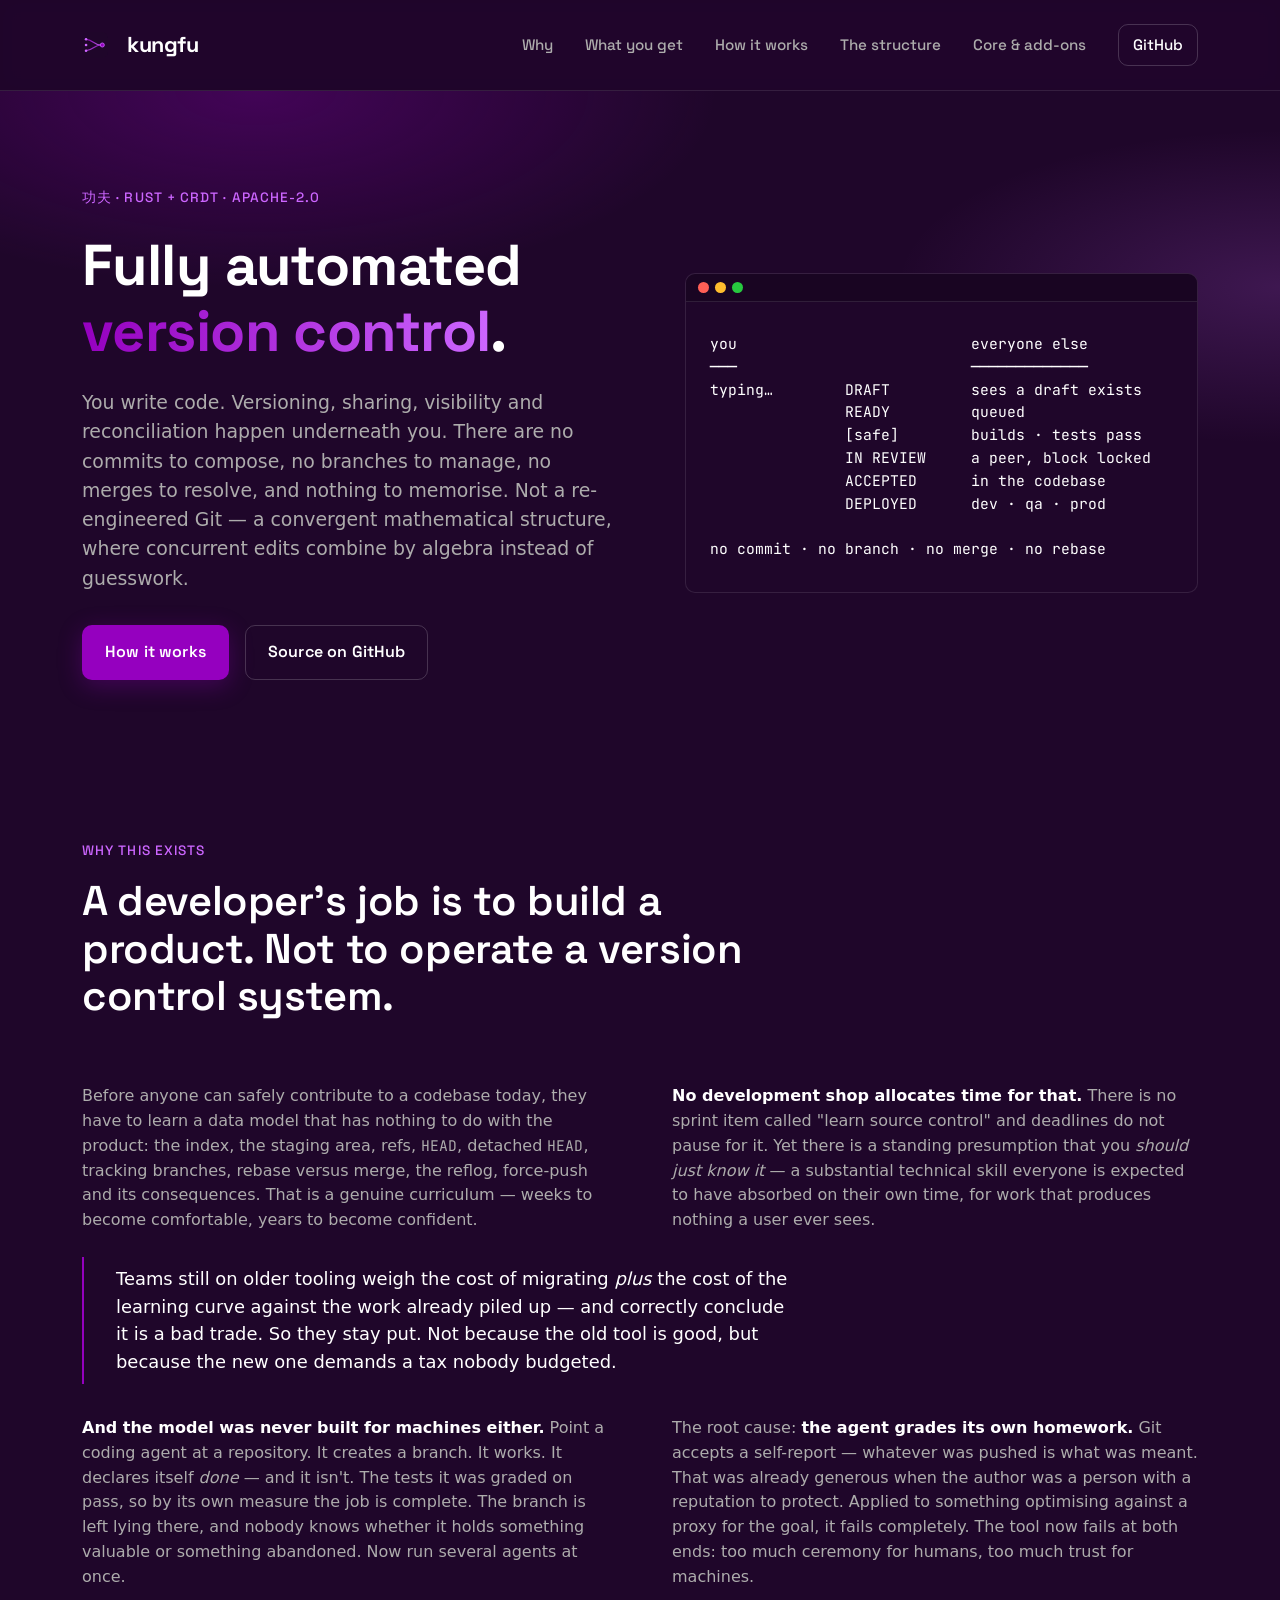
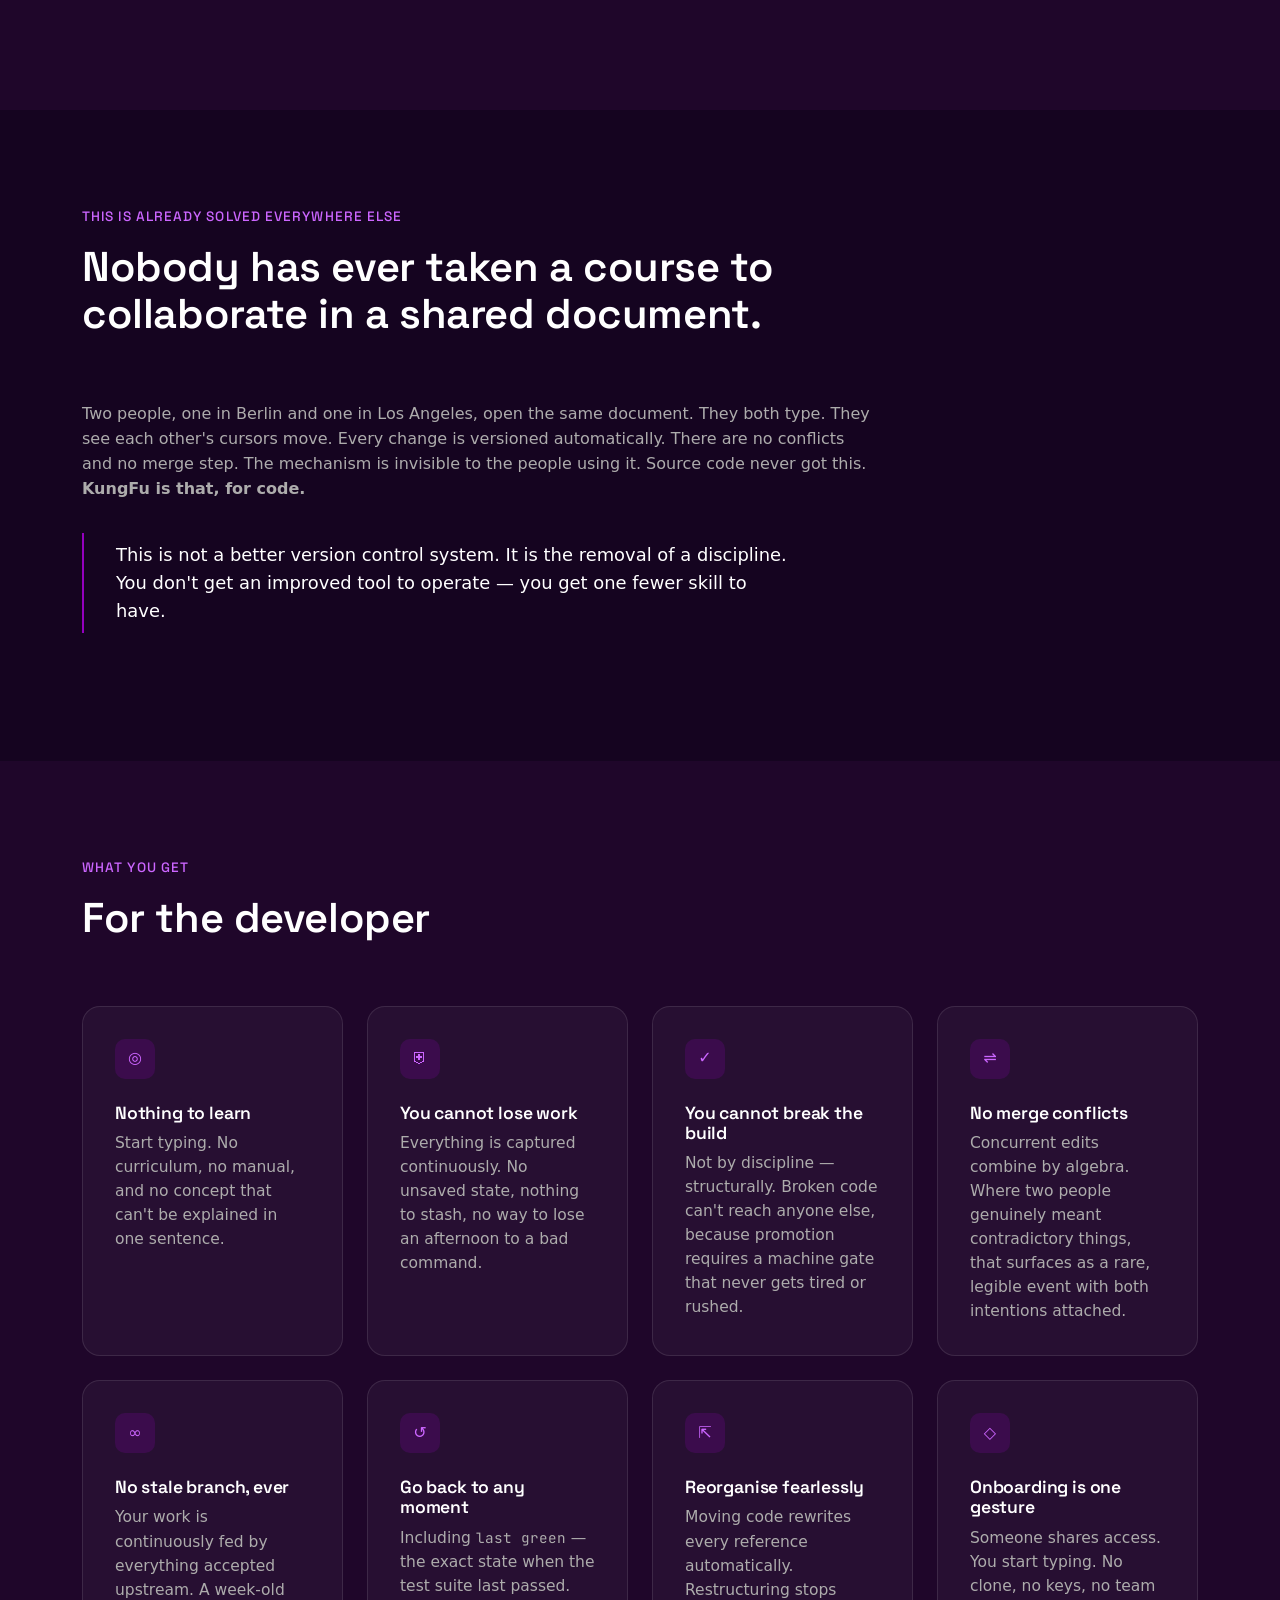
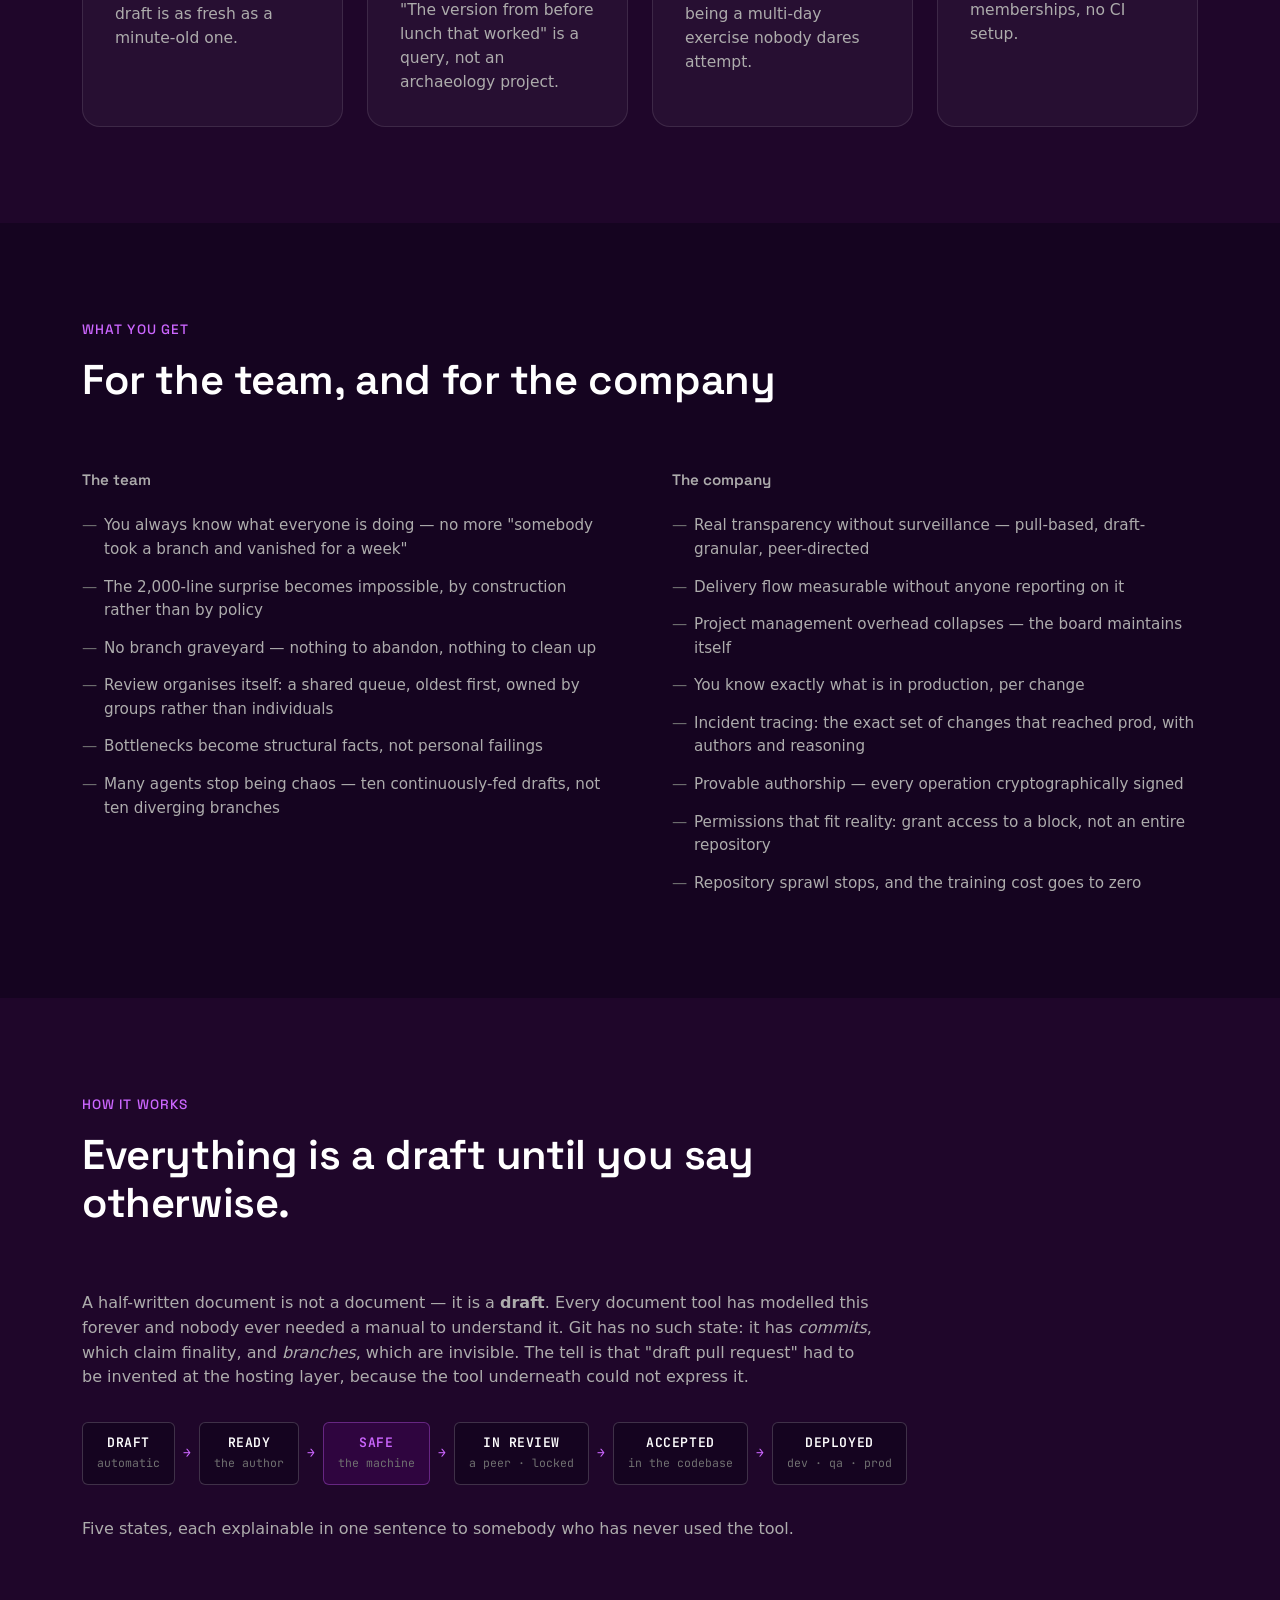
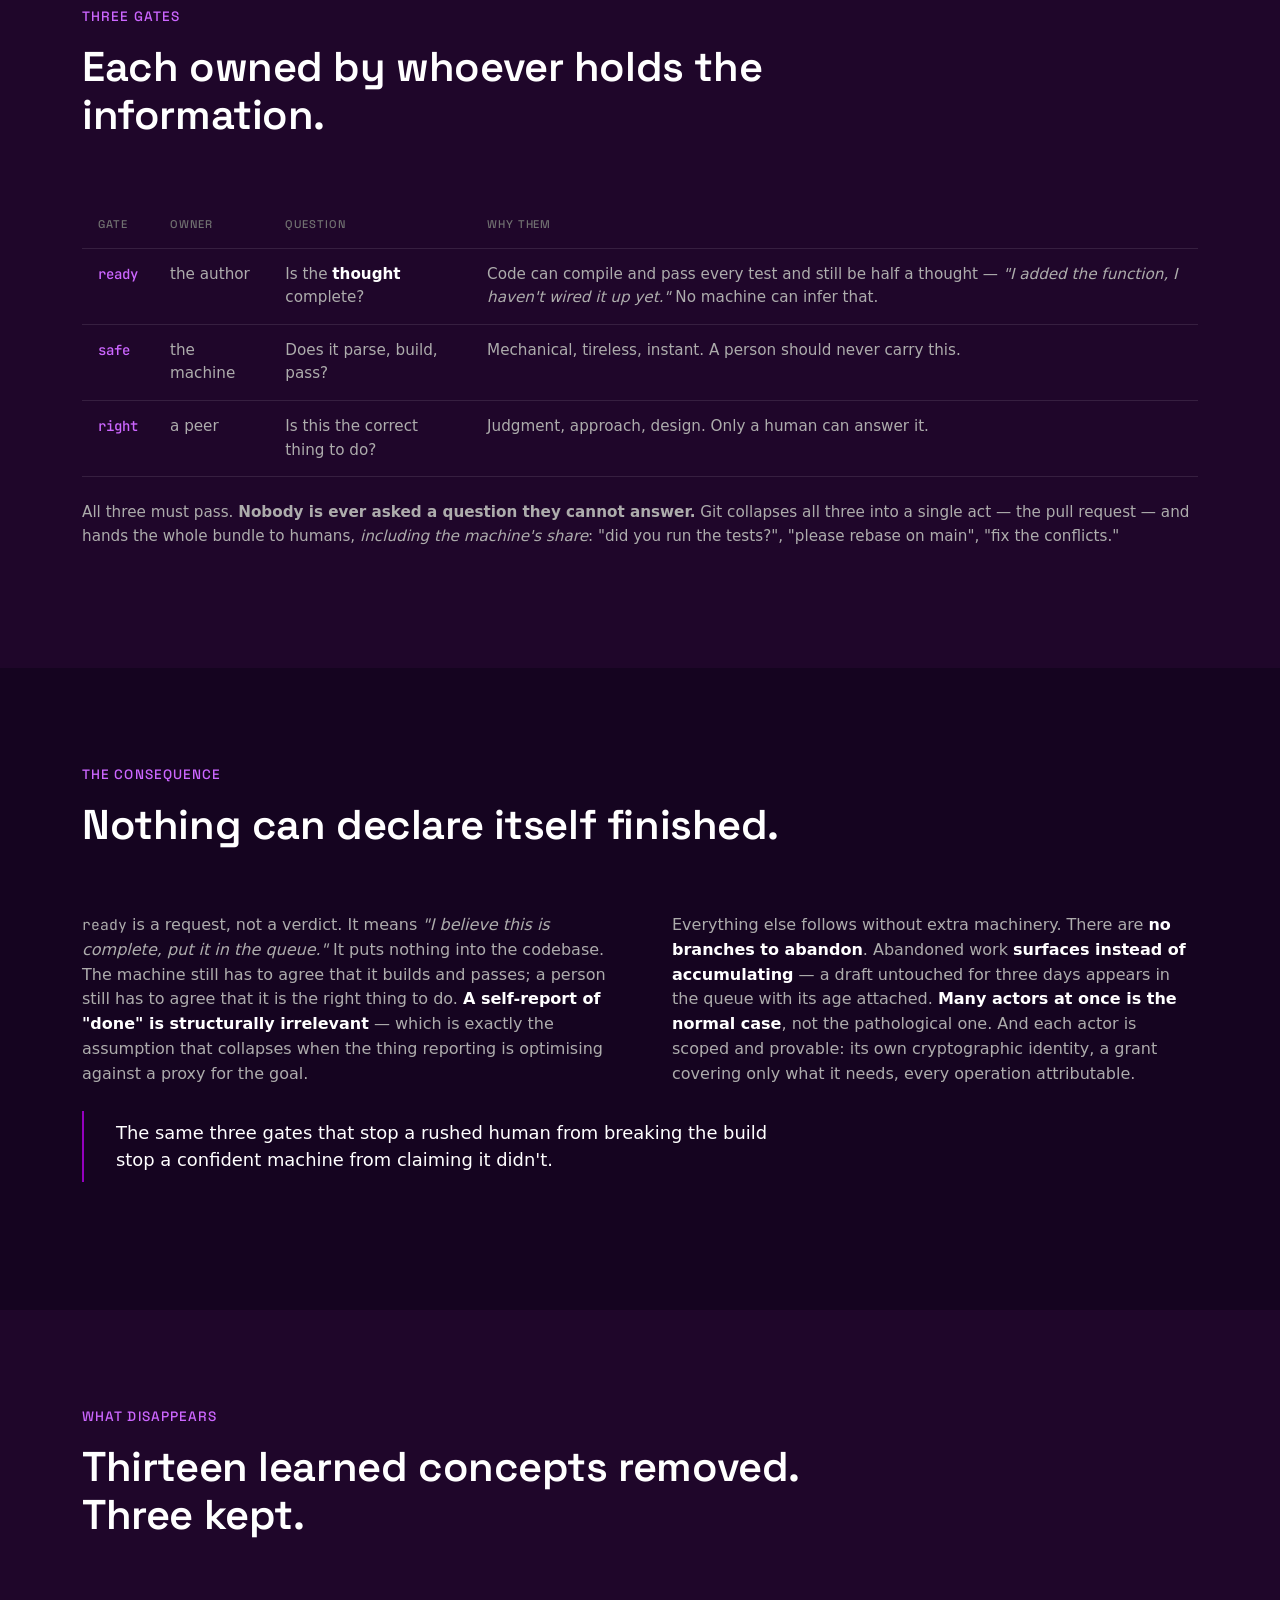
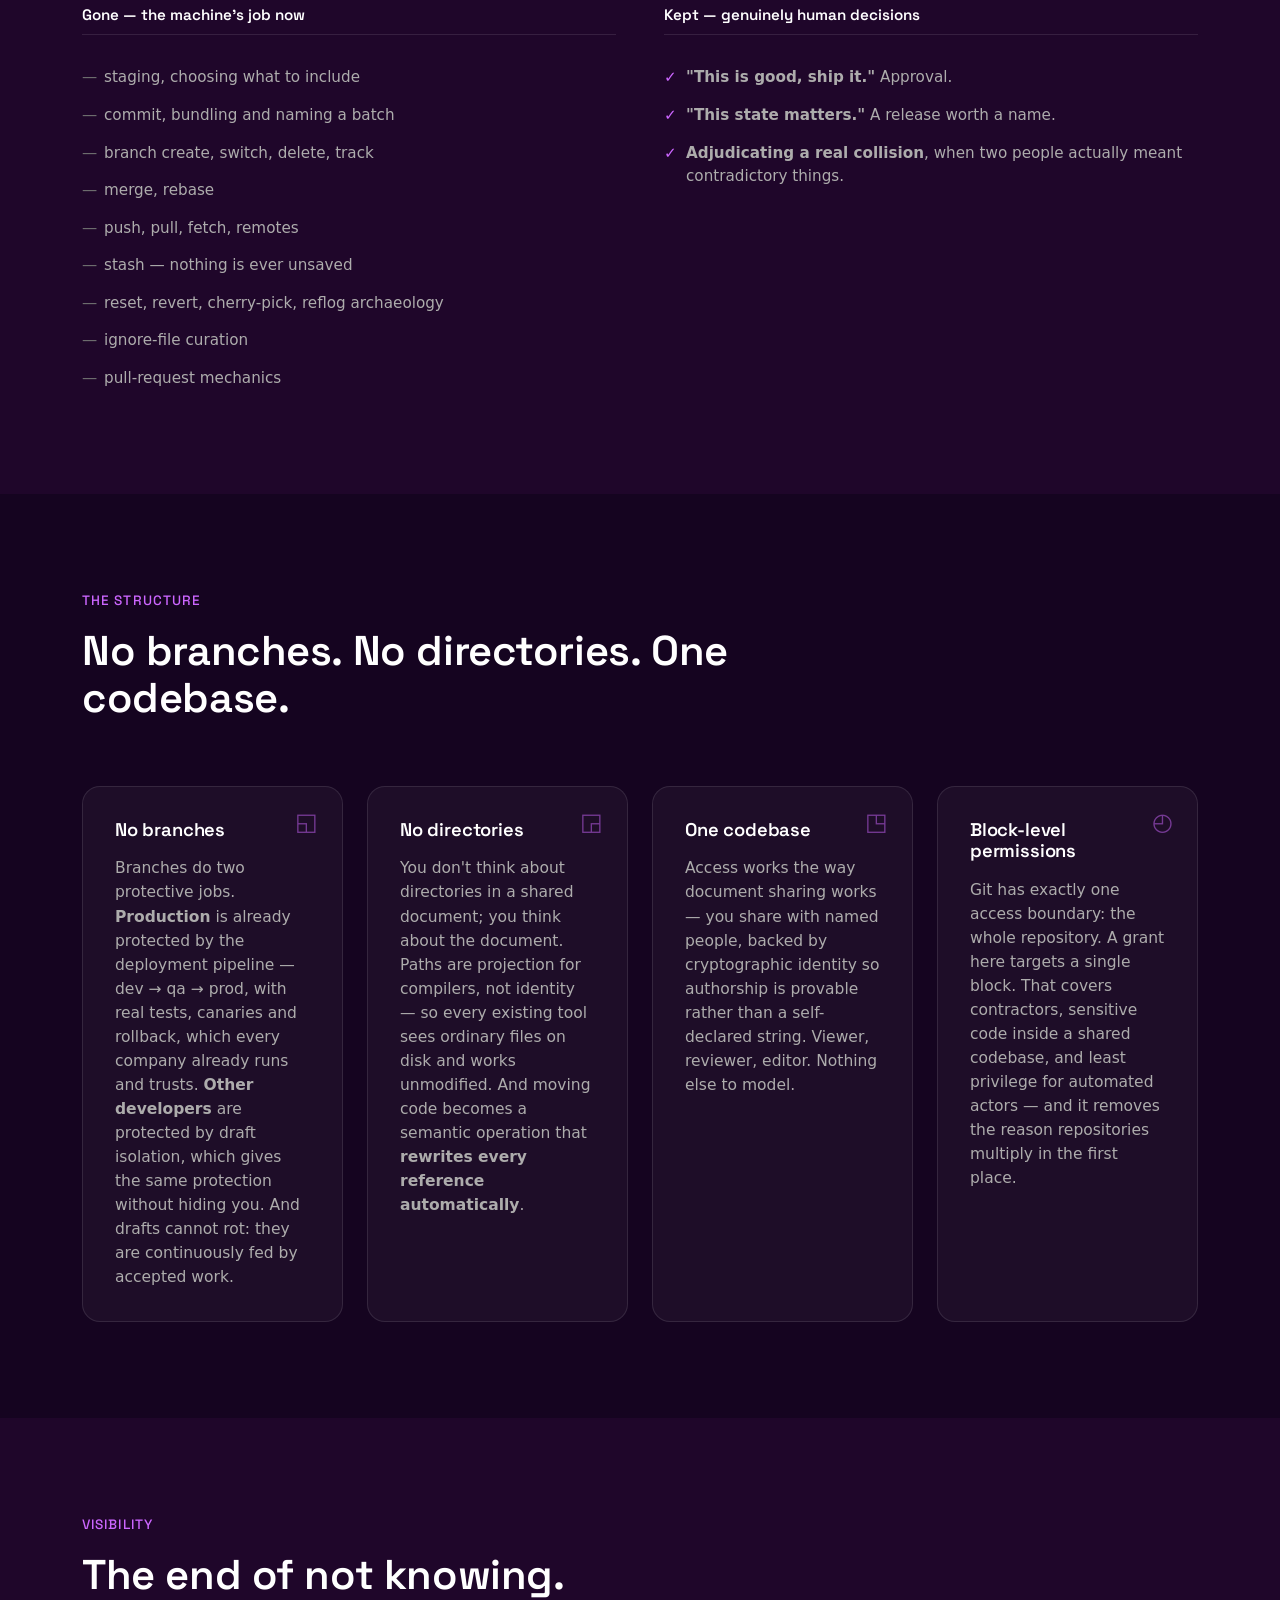
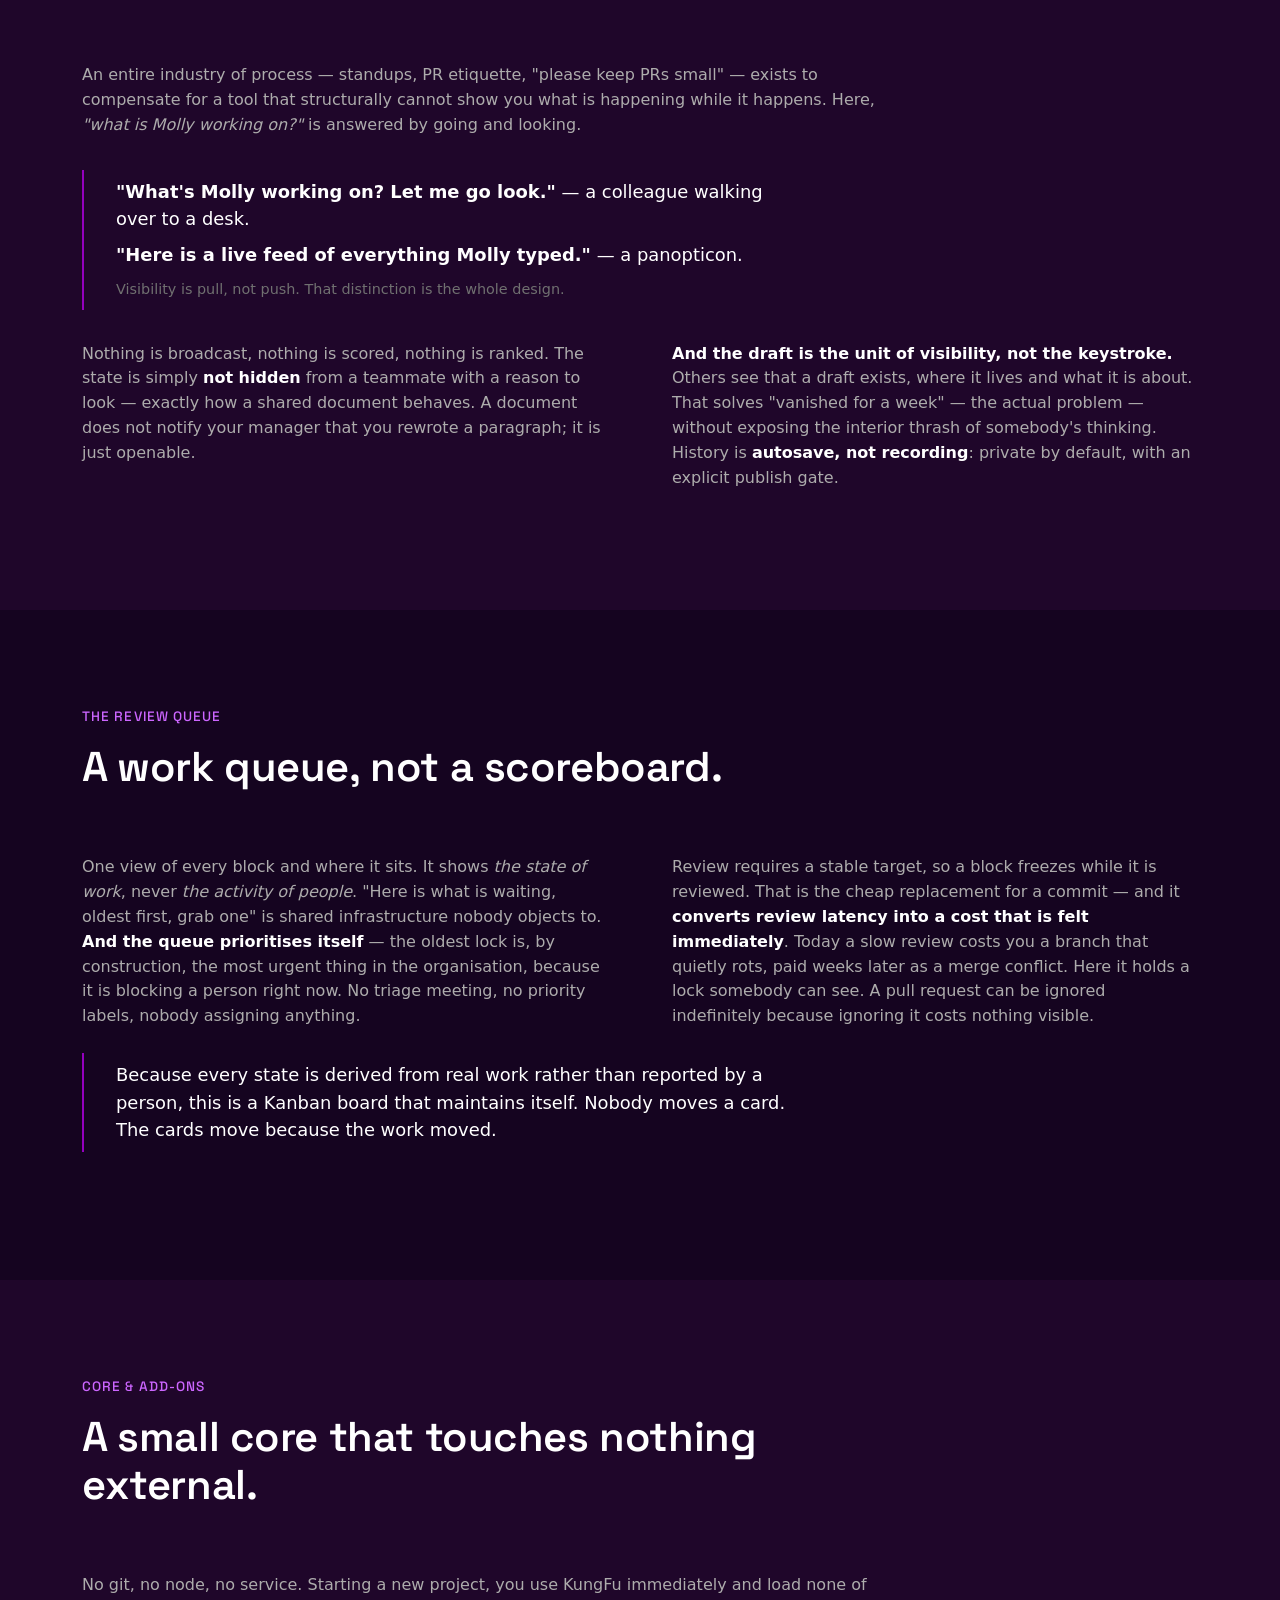
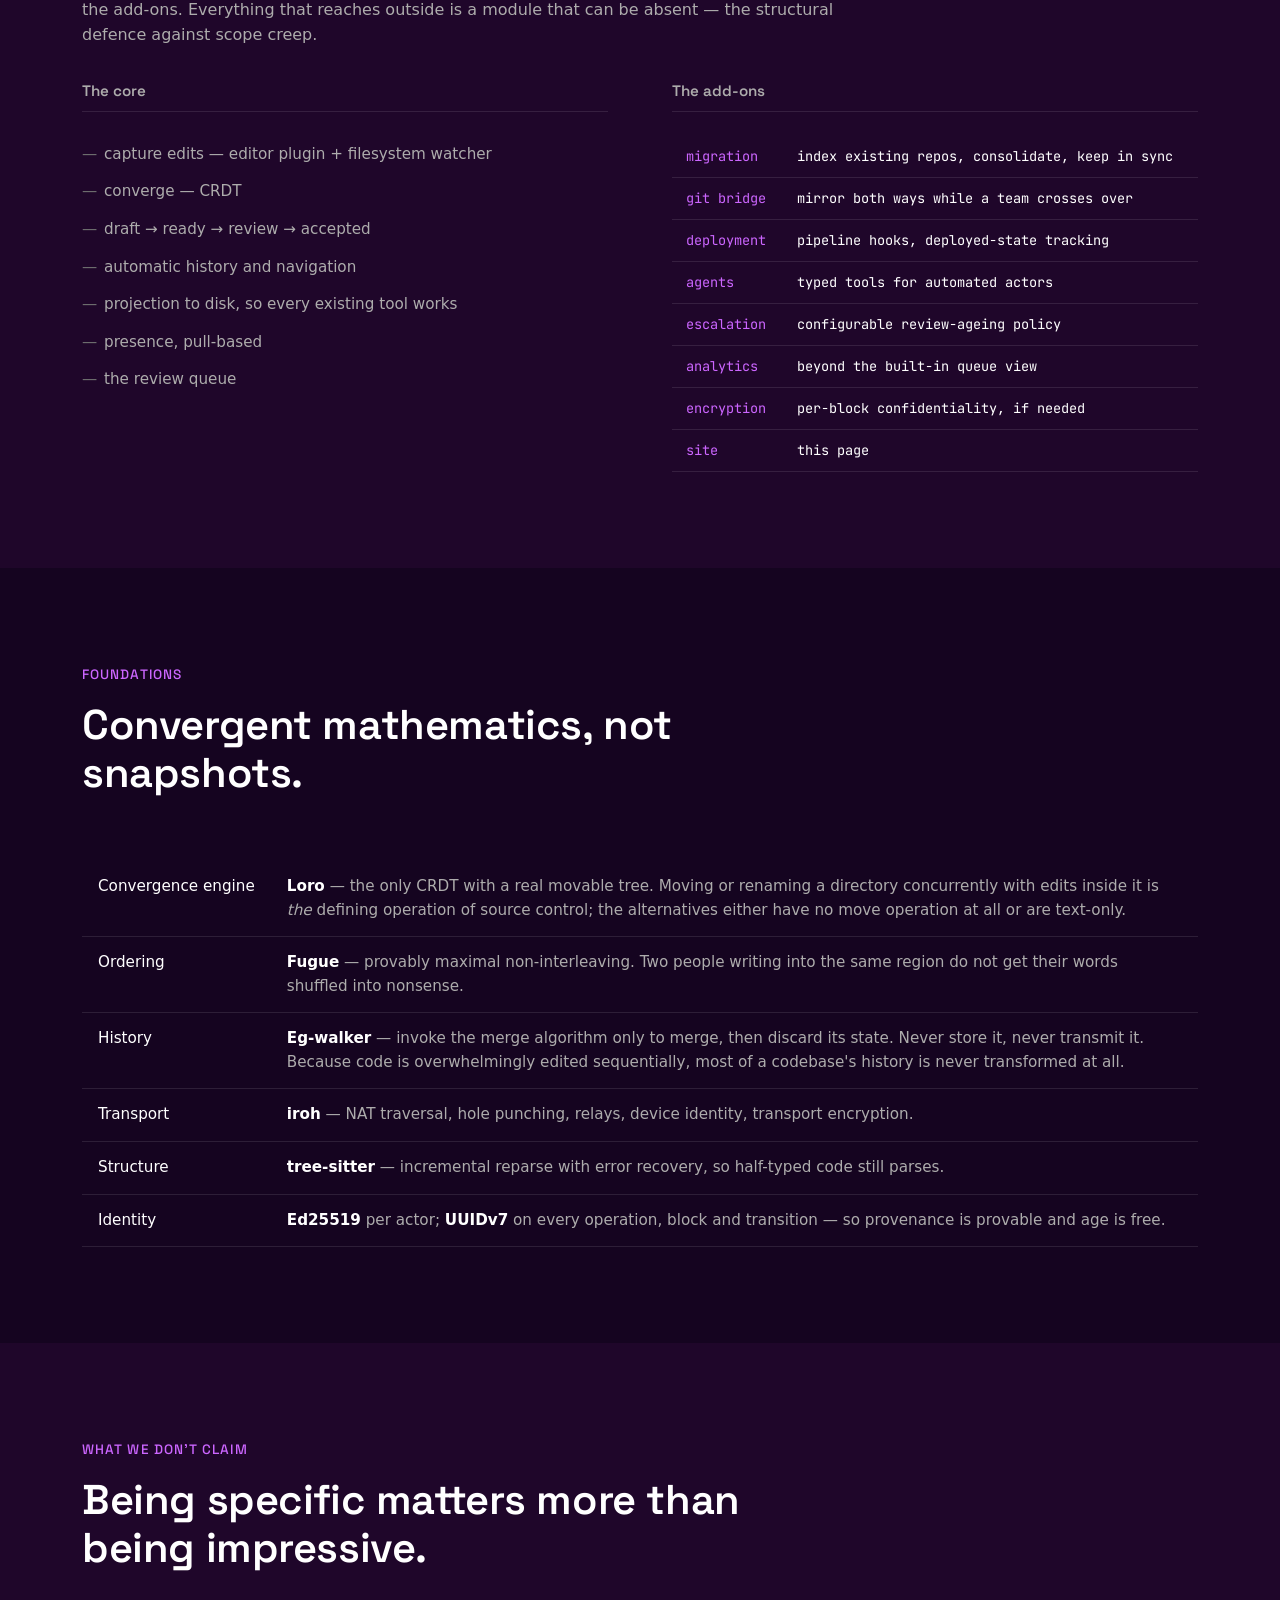
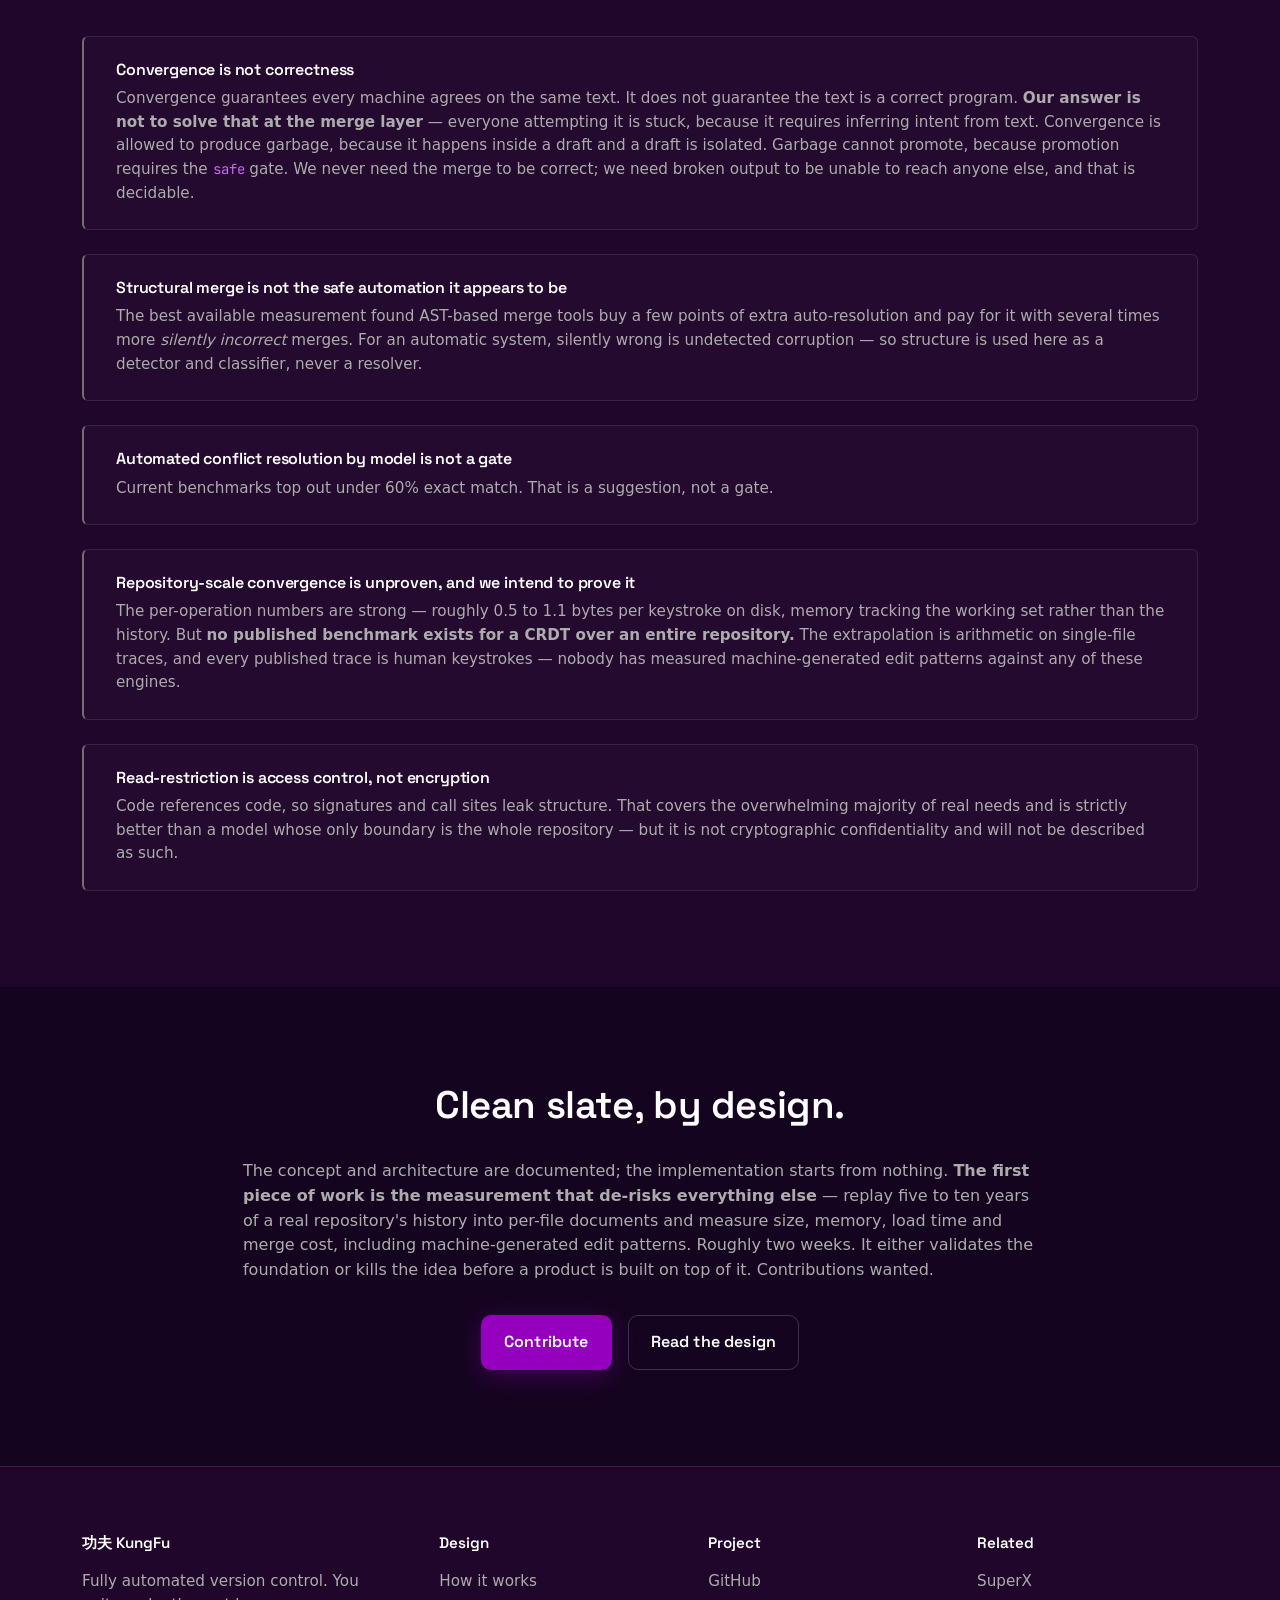
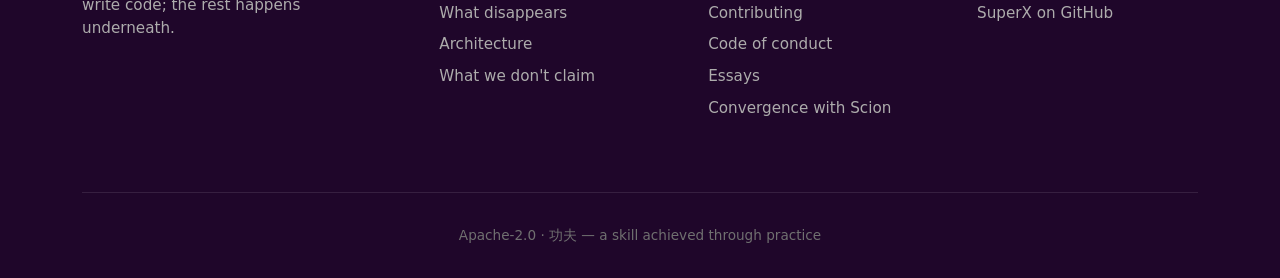
==== commit 0661deff: "feat(site): add the convergence-with-Scion page Publish the essays/CONVERGENCE_WITH_SCION.md record " ====
--- a/site/index.html
+++ b/site/index.html
@@ -601,6 +601,7 @@
             <a href="https://github.com/k8nstantin/kungfu#contributing">Contributing</a>
             <a href="https://github.com/k8nstantin/kungfu/blob/main/CODE_OF_CONDUCT.md">Code of conduct</a>
             <a href="https://github.com/k8nstantin/kungfu/tree/main/essays">Essays</a>
+            <a href="convergence-with-scion.html">Convergence with Scion</a>
           </div>
           <div>
             <p class="footer__head">Related</p>
--- a/site/style.css
+++ b/site/style.css
@@ -642,3 +642,97 @@
   .ledger-pair { grid-template-columns: 1fr; gap: var(--space-lg); }
   .flow { font-size: 0.75rem; }
 }
+
+/* ── Convergence page ──────────────────────────────────────────────── */
+
+/* Page hero: the index hero's glow, sized to its content */
+.hero--page { padding: var(--space-2xl) 0 0; }
+.hero--page .container { position: relative; z-index: 1; }
+.hero--page .hero__subtitle { max-width: 72ch; }
+.hero--page .hero__subtitle a { border-bottom: 1px solid rgba(204, 102, 255, 0.4); }
+
+/* Two-lane timeline: solid = publicly verifiable, hatched = self-reported */
+.timeline {
+  background: var(--bg-alt); border: 1px solid var(--border); border-radius: var(--radius-lg);
+  padding: var(--space-lg) var(--space-lg) var(--space-md); margin-bottom: var(--space-xl);
+}
+.timeline__lanes { display: grid; gap: 26px; }
+.timeline__lane { display: grid; grid-template-columns: 72px 1fr; align-items: center; gap: 12px; }
+.timeline__name { font-family: var(--font-heading); font-weight: 600; color: var(--white); }
+.timeline__track { position: relative; height: 36px; }
+.timeline__track::before {
+  content: ''; position: absolute; left: 0; right: 0; top: 50%; border-top: 1px solid var(--border);
+}
+.timeline__seg { position: absolute; top: calc(50% - 4px); height: 8px; border-radius: 4px; }
+.timeline__seg--public { background: linear-gradient(90deg, var(--accent), var(--accent-bright)); }
+.timeline__seg--claimed {
+  background: repeating-linear-gradient(135deg, rgba(173, 172, 172, 0.35) 0 4px, transparent 4px 8px);
+  border: 1px dashed rgba(173, 172, 172, 0.45);
+}
+.timeline__pin {
+  position: absolute; top: 50%; width: 14px; height: 14px; margin: -7px 0 0 -7px;
+  border-radius: 50%; background: var(--accent-bright); box-shadow: 0 0 0 4px var(--bg-alt);
+}
+.timeline__label {
+  position: absolute; bottom: calc(50% + 11px);
+  font-family: var(--font-code); font-size: 0.74rem; color: var(--white); white-space: nowrap;
+}
+.timeline__label--end { transform: translateX(-100%); }
+.timeline__gap-row { position: relative; height: 24px; margin-left: 84px; }
+.timeline__gap {
+  position: absolute; top: 0; height: 12px;
+  border: 1px solid var(--accent-bright); border-top: 0; border-radius: 0 0 6px 6px;
+}
+.timeline__gap-label {
+  position: absolute; top: 12px; transform: translateX(-50%); padding: 0 6px;
+  font-family: var(--font-code); font-size: 0.76rem; color: var(--accent-bright);
+  background: var(--bg-alt); white-space: nowrap;
+}
+.timeline__axis { position: relative; height: 18px; margin: 6px 0 0 84px; }
+.timeline__axis span {
+  position: absolute; transform: translateX(-50%);
+  font-family: var(--font-code); font-size: 0.68rem; color: var(--text-faint);
+}
+.timeline__axis span:first-child { transform: none; }
+.timeline__legend {
+  display: flex; flex-wrap: wrap; gap: 10px 28px; margin-top: var(--space-md);
+  font-size: 0.88rem; color: var(--text-dim);
+}
+.timeline__legend span { display: inline-flex; align-items: center; gap: 10px; }
+.timeline__swatch { position: static; display: inline-block; width: 22px; height: 8px; border-radius: 4px; flex: none; }
+
+/* Evidence and comparison tables */
+.table-scroll { overflow-x: auto; }
+.grid-table--wide { min-width: 640px; }
+.grid-table--evidence td:first-child { white-space: normal; }
+.grid-table td.mono {
+  font-family: var(--font-code); font-size: 0.82rem; color: var(--white);
+  white-space: nowrap; font-variant-numeric: tabular-nums;
+}
+.grid-table--compare { min-width: 720px; }
+.grid-table--compare td:nth-child(2), .grid-table--compare td:nth-child(3) { width: 42%; }
+.grid-table--compare td:first-child { font-family: var(--font-heading); }
+
+/* Which clock a timestamp comes from */
+.kind {
+  display: inline-block; margin-left: 10px; padding: 2px 9px; border-radius: 999px;
+  font-family: var(--font-code); font-size: 0.66rem; font-weight: 500;
+  letter-spacing: 0.06em; text-transform: uppercase; vertical-align: 3px;
+}
+.kind--server { background: var(--accent); color: var(--white); }
+.kind--author { border: 1px solid var(--border-strong); color: var(--text-dim); }
+
+/* Numbered implications */
+.implications {
+  margin: 0; padding-left: 1.4em; display: grid; gap: var(--space-md);
+  max-width: 78ch; color: var(--text-dim);
+}
+.implications li::marker { color: var(--accent-bright); font-family: var(--font-code); }
+.implications strong { color: var(--white); font-family: var(--font-heading); font-weight: 600; }
+
+@media (max-width: 560px) {
+  .timeline { padding: var(--space-md); }
+  .timeline__lane { grid-template-columns: 56px 1fr; }
+  .timeline__gap-row, .timeline__axis { margin-left: 68px; }
+  .timeline__axis .minor { display: none; }
+}
